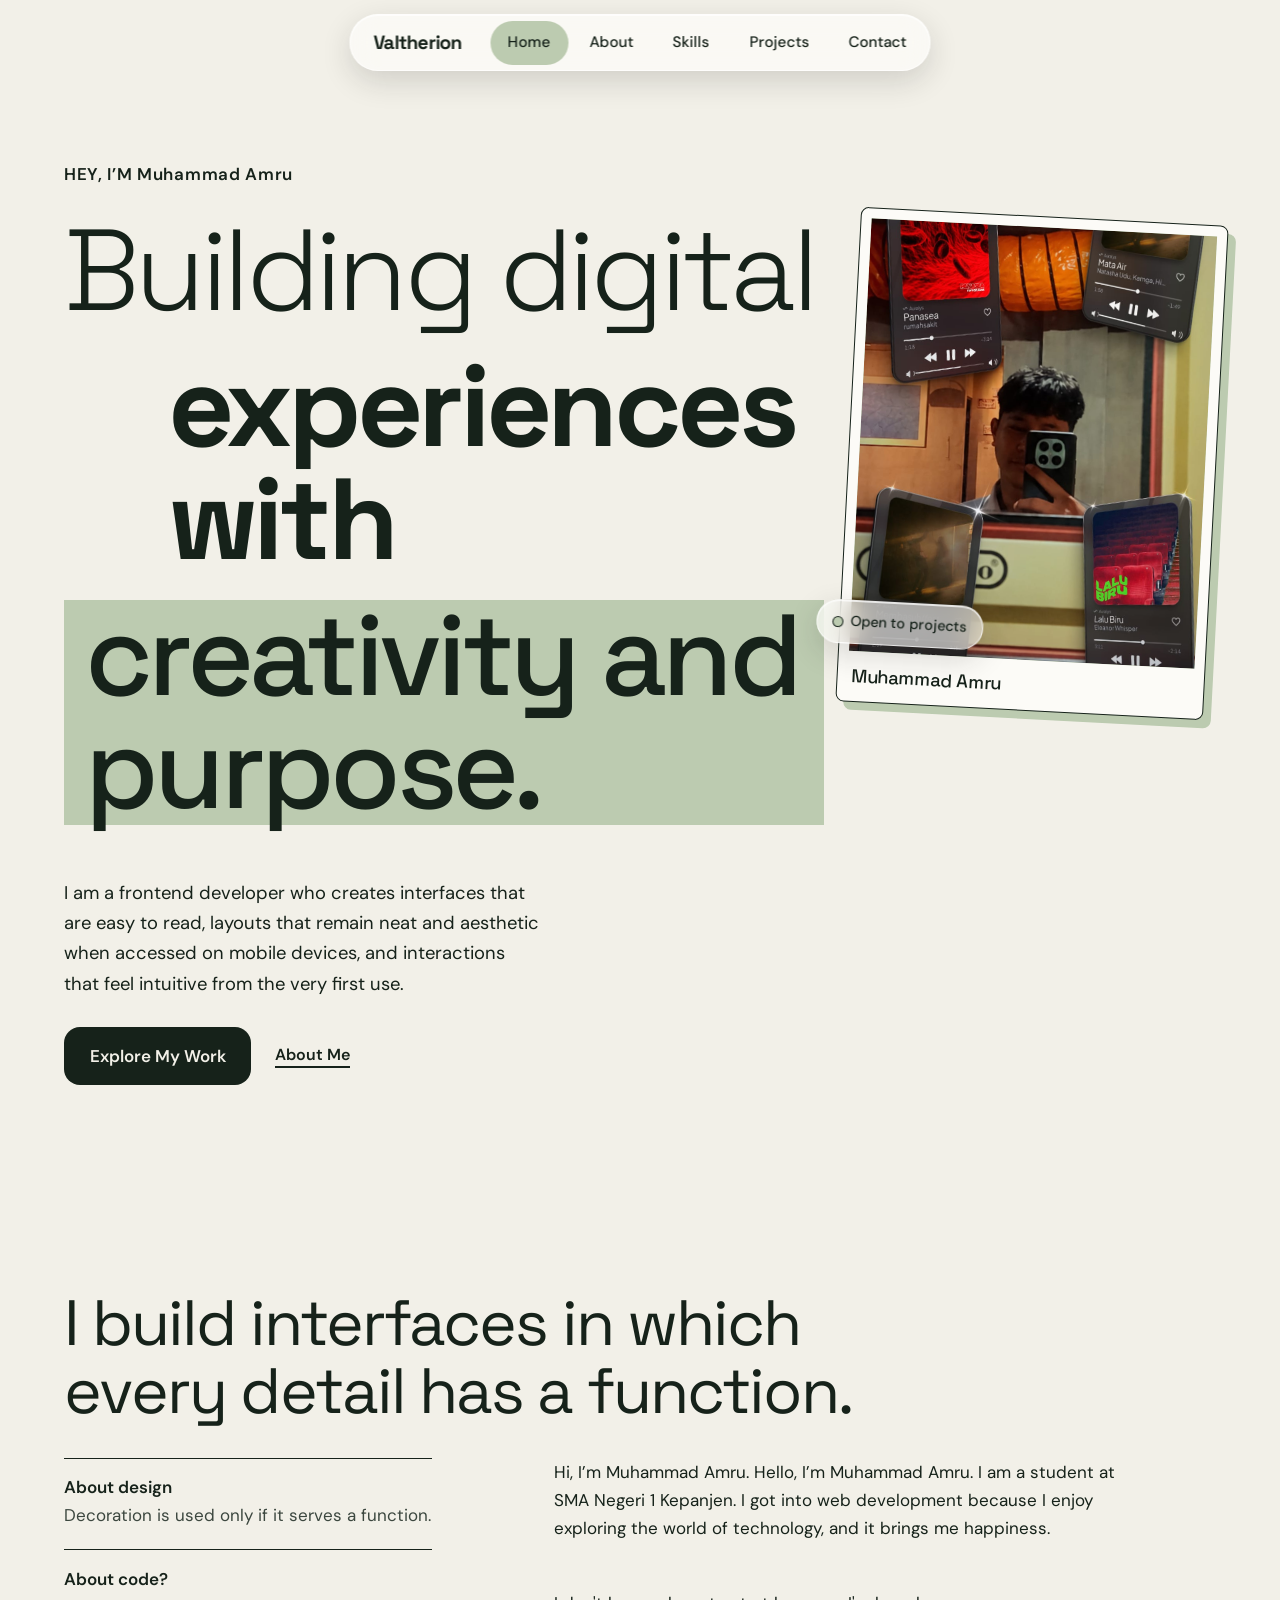
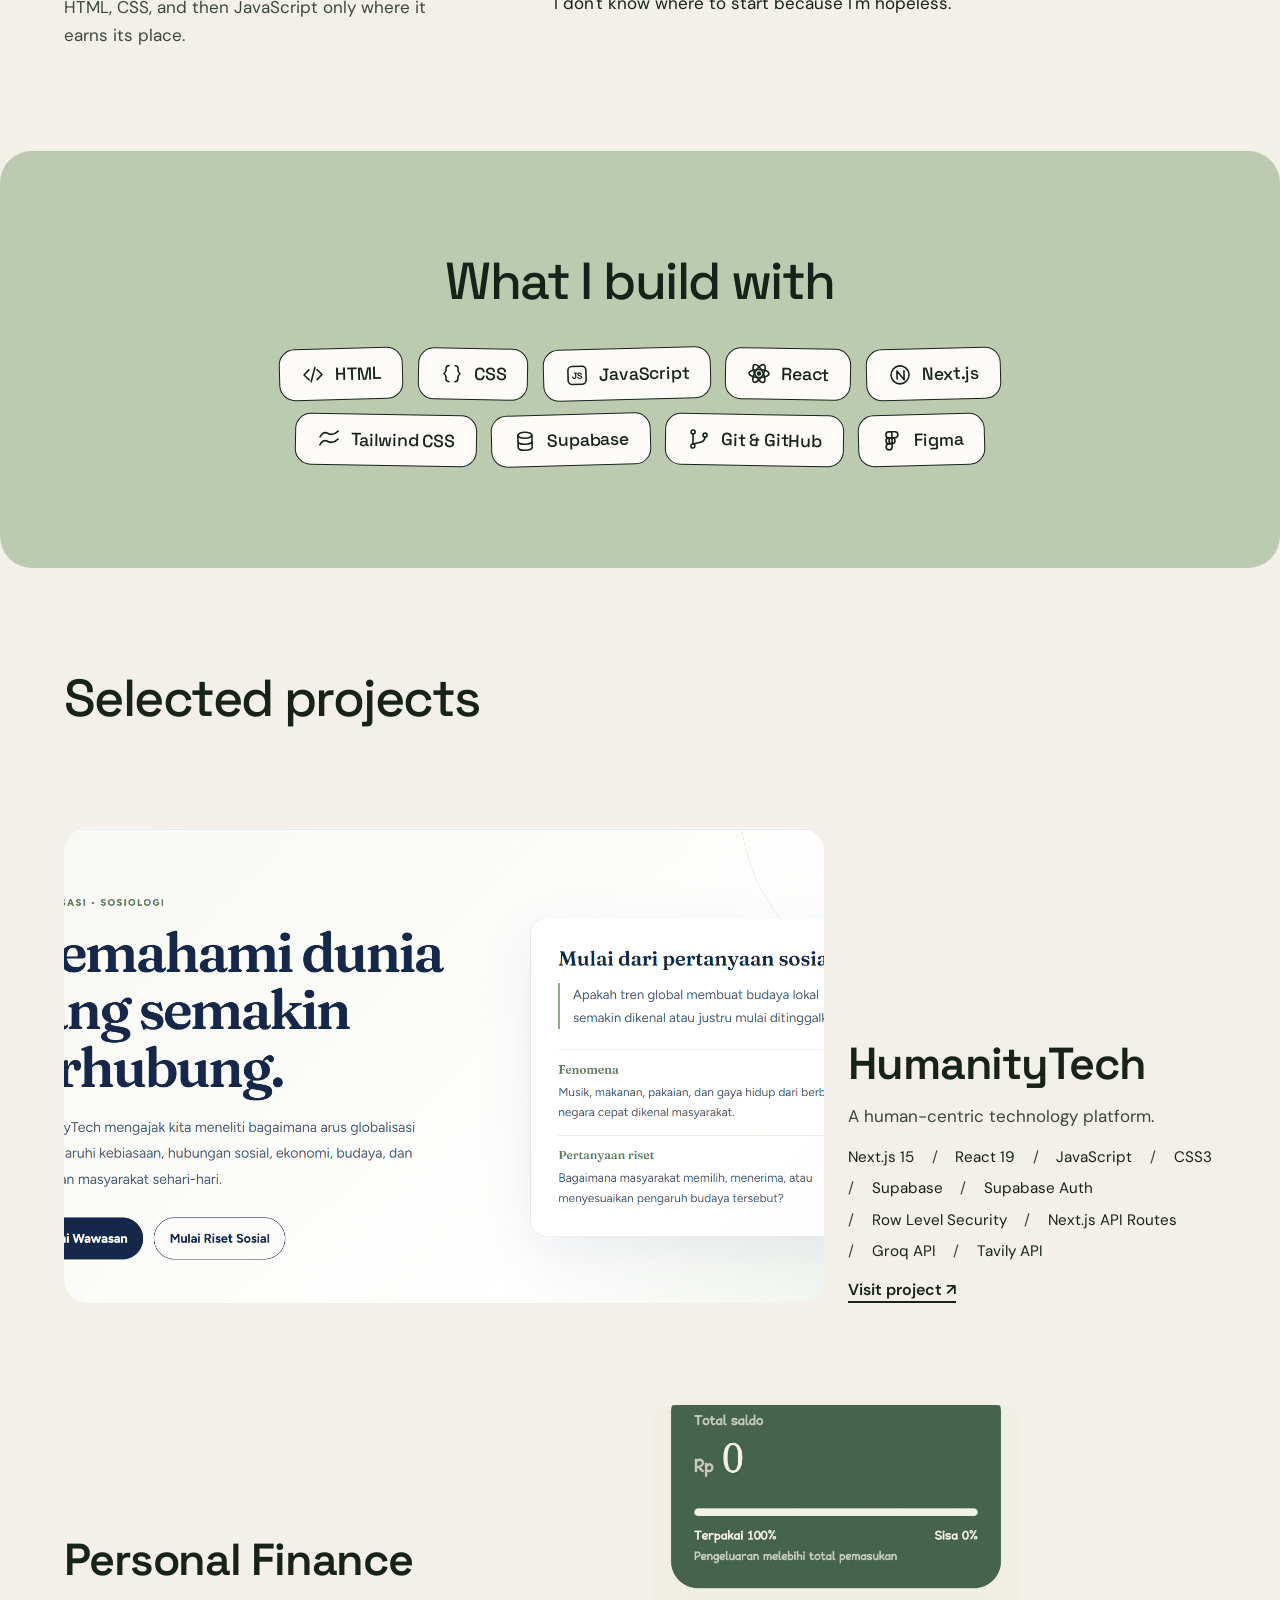
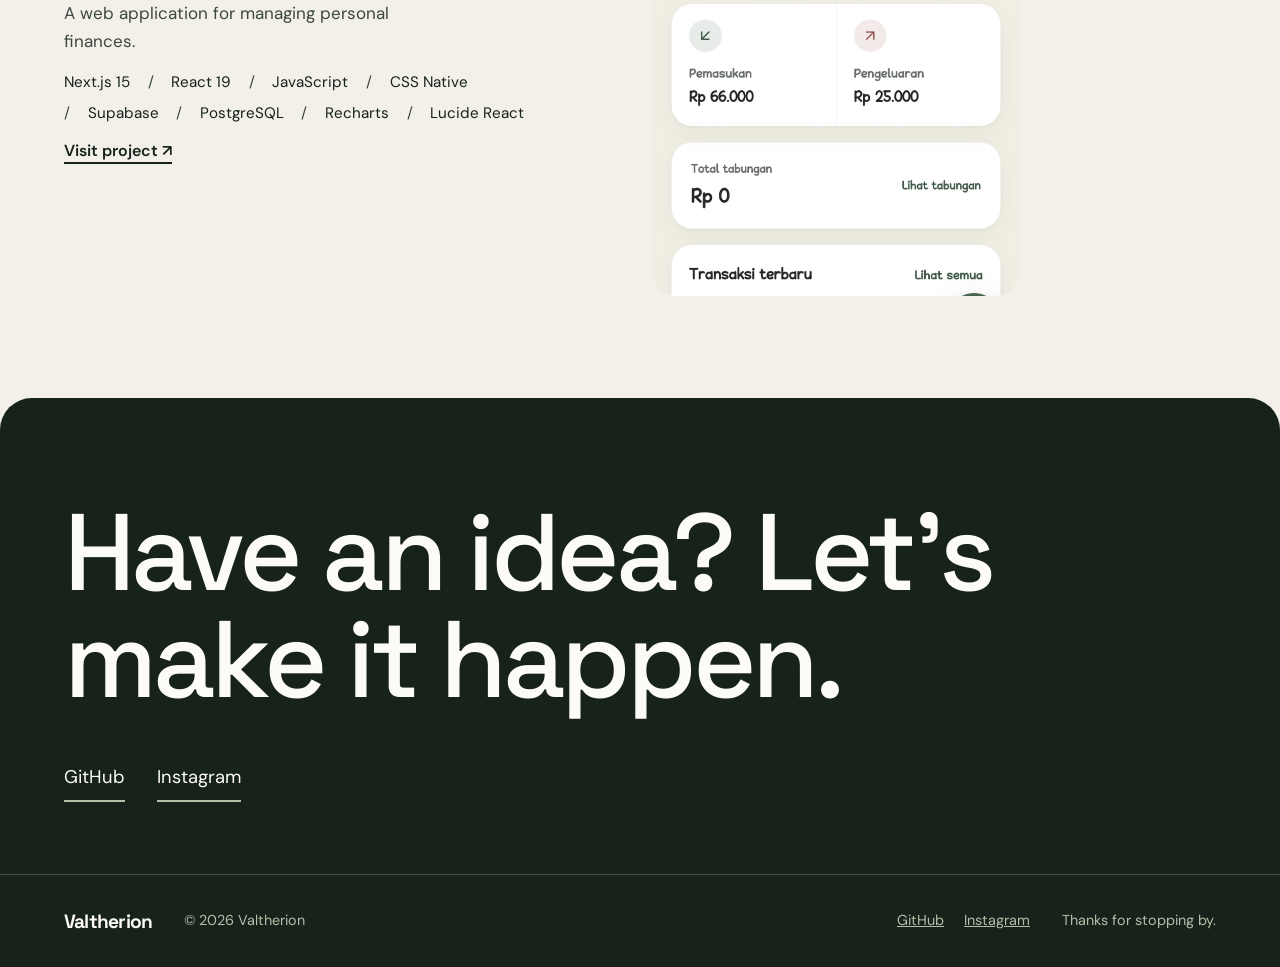
==== index.html @ 1fab3cc9 "Initial commit - Personal Portfolio" ====
<!doctype html>
<html lang="en">
  <head>
    <meta charset="utf-8" />
    <meta
      name="viewport"
      content="width=device-width, initial-scale=1, viewport-fit=cover"
    />
    <title>Valtherion | Frontend Developer</title>
    <meta
      name="description"
      content="Portfolio of Valtherion, a frontend developer building digital experiences with creativity and purpose."
    />
    <meta name="theme-color" content="#F2F0E8" />
    <link rel="preconnect" href="https://fonts.googleapis.com" />
    <link rel="preconnect" href="https://fonts.gstatic.com" crossorigin />
    <link
      rel="stylesheet"
      href="https://fonts.googleapis.com/css2?family=Space+Grotesk:wght@300..700&family=DM+Sans:opsz,wght@9..40,300..700&display=swap"
    />
    <link rel="stylesheet" href="Css/styles.css" />
    <script>
      document.documentElement.classList.add("js");
    </script>
    <script src="Js/script.js" defer></script>
  </head>

  <body>
    <a class="skip" href="#main">Skip to content</a>

    <!-- TODO: replace [Your Name] and the YN initials with your name and logo. -->
    <nav class="dock" aria-label="Primary">
      <a class="dock__logo" href="#home" aria-label="Valtherion, home"
        >Valtherion</a
      >
      <a href="#home"
        ><svg viewBox="0 0 24 24" aria-hidden="true">
          <path d="M4 11l8-7 8 7v9h-5v-6H9v6H4z" /></svg
        ><span>Home</span></a
      >
      <a href="#about"
        ><svg viewBox="0 0 24 24" aria-hidden="true">
          <circle cx="12" cy="8" r="4" />
          <path d="M4 21c1-4 4-6 8-6s7 2 8 6" /></svg
        ><span>About</span></a
      >
      <a href="#skills"
        ><svg viewBox="0 0 24 24" aria-hidden="true">
          <path d="M9 7l-5 5 5 5M15 7l5 5-5 5" /></svg
        ><span>Skills</span></a
      >
      <a href="#projects"
        ><svg viewBox="0 0 24 24" aria-hidden="true">
          <rect x="3" y="5" width="18" height="14" rx="3" />
          <path d="M3 10h18" /></svg
        ><span>Projects</span></a
      >
      <a href="#contact"
        ><svg viewBox="0 0 24 24" aria-hidden="true">
          <rect x="3" y="5" width="18" height="14" rx="3" />
          <path d="M4 7l8 6 8-6" /></svg
        ><span>Contact</span></a
      >
    </nav>

    <main id="main">
      <section class="hero" id="home">
        <p class="hero__hello">HEY, I’M Muhammad Amru</p>
        <h1 class="hero__title">
          <span class="line"><span style="--i: 0">Building digital</span></span>
          <span class="line"><span style="--i: 1">experiences with</span></span>
          <span class="line"
            ><span style="--i: 2">creativity and purpose.</span></span
          >
        </h1>
        <p class="hero__text">
          I am a frontend developer who creates interfaces that are easy to
          read, layouts that remain neat and aesthetic when accessed on mobile
          devices, and interactions that feel intuitive from the very first use.
        </p>
        <div class="hero__actions">
          <a class="btn" href="#projects">Explore My Work</a>
          <a class="link" href="#about">About Me</a>
        </div>
        <!-- TODO: save your photo as assets/images/profile.jpg (4:5). Until then the sage placeholder shows. Set the status chip to match your real availability. -->
        <figure class="portrait">
          <div class="portrait__frame">
            <span>Your photo here</span
            ><img
              src="asset/img/94703184-b3c8-4012-ac55-1d113bb50a33.jpg"
              alt="Portrait of Muhammad Amru"
              width="800"
              height="1000"
              decoding="async"
            />
          </div>
          <figcaption>Muhammad Amru</figcaption>
          <p class="portrait__chip">
            <i aria-hidden="true"></i>Open to projects
          </p>
        </figure>
      </section>

      <section class="about" id="about" aria-labelledby="about-title">
        <h2 class="about__lead" id="about-title">
          I build interfaces in which every detail has a function.
        </h2>
        <div class="about__text reveal">
          <p>
            Hi, I’m Muhammad Amru. Hello, I’m Muhammad Amru. I am a student at
            SMA Negeri 1 Kepanjen. I got into web development because I enjoy
            exploring the world of technology, and it brings me happiness.
          </p>
          <p>I don't know where to start because I'm hopeless.</p>
        </div>
        <dl class="about__beliefs reveal">
          <div>
            <dt>About design</dt>
            <dd>Decoration is used only if it serves a function.</dd>
          </div>
          <div>
            <dt>About code?</dt>
            <dd>
              HTML, CSS, and then JavaScript only where it earns its place.
            </dd>
          </div>
        </dl>
      </section>

      <section class="skills" id="skills" aria-labelledby="skills-title">
        <h2 class="skills__title" id="skills-title">What I build with</h2>
        <ul class="chips">
          <li class="chip">
            <svg viewBox="0 0 24 24" aria-hidden="true">
              <path d="M8 7l-5 5 5 5M16 7l5 5-5 5M14 5l-4 14" /></svg
            >HTML
          </li>
          <li class="chip">
            <svg viewBox="0 0 24 24" aria-hidden="true">
              <path
                d="M9 4c-2 0-3 1-3 3v2c0 1-1 2-2 3 1 1 2 2 2 3v2c0 2 1 3 3 3M15 4c2 0 3 1 3 3v2c0 1 1 2 2 3-1 1-2 2-2 3v2c0 2-1 3-3 3"
              /></svg
            >CSS
          </li>
          <li class="chip">
            <svg viewBox="0 0 24 24" aria-hidden="true">
              <rect x="3" y="3" width="18" height="18" rx="4" />
              <text
                x="12"
                y="15.8"
                text-anchor="middle"
                font-size="9"
                font-weight="700"
                fill="currentColor"
                stroke="none"
                font-family="Space Grotesk, sans-serif"
              >
                JS
              </text></svg
            >JavaScript
          </li>
          <li class="chip">
            <svg viewBox="0 0 24 24" aria-hidden="true">
              <ellipse cx="12" cy="12" rx="10" ry="4" />
              <ellipse
                cx="12"
                cy="12"
                rx="10"
                ry="4"
                transform="rotate(60 12 12)"
              />
              <ellipse
                cx="12"
                cy="12"
                rx="10"
                ry="4"
                transform="rotate(120 12 12)"
              />
              <circle cx="12" cy="12" r="1.5" fill="currentColor" /></svg
            >React
          </li>
          <li class="chip">
            <svg viewBox="0 0 24 24" aria-hidden="true">
              <circle cx="12" cy="12" r="9" />
              <path d="M9 16V8l7 9V8" /></svg
            >Next.js
          </li>
          <li class="chip">
            <svg viewBox="0 0 24 24" aria-hidden="true">
              <path
                d="M3 10c2-4 5-5 8-3.5s6 1.5 10-2.5M3 18c2-4 5-5 8-3.5s6 1.5 10-2.5"
              /></svg
            >Tailwind CSS
          </li>
          <li class="chip">
            <svg viewBox="0 0 24 24" aria-hidden="true">
              <ellipse cx="12" cy="6" rx="7" ry="3" />
              <path
                d="M5 6v12c0 1.7 3.1 3 7 3s7-1.3 7-3V6M5 12c0 1.7 3.1 3 7 3s7-1.3 7-3"
              /></svg
            >Supabase
          </li>
          <li class="chip">
            <svg viewBox="0 0 24 24" aria-hidden="true">
              <circle cx="6" cy="5" r="2" />
              <circle cx="6" cy="19" r="2" />
              <circle cx="18" cy="8" r="2" />
              <path d="M6 7v10M18 10c0 4-3 5-8 6l-4 1" /></svg
            >Git &amp; GitHub
          </li>
          <li class="chip">
            <svg viewBox="0 0 24 24" aria-hidden="true">
              <path
                d="M9 3h3v6H9a3 3 0 0 1 0-6zM12 3h3a3 3 0 0 1 0 6h-3zM9 9h3v6H9a3 3 0 0 1 0-6zM9 15h3v3a3 3 0 1 1-3-3zM15 12a3 3 0 1 1-6 0 3 3 0 0 1 6 0z"
              /></svg
            >Figma
          </li>
        </ul>
      </section>

      <!-- TODO: swap the placeholder frames for screenshots in assets/images/ and replace the your-username repo URLs. -->

      <section class="projects" id="projects" aria-labelledby="projects-title">
        <h2 class="projects__title" id="projects-title">Selected projects</h2>

        <!-- HUMANITYTECH -->
        <article class="project project--wide">
          <a
            href="https://humanitytech.vercel.app/"
            target="_blank"
            rel="noopener noreferrer"
            class="project__shot reveal"
            aria-label="Visit HumanityTech website"
          >
            <img
              src="asset/img/humanitytech.png"
              alt="HumanityTech website preview"
              loading="lazy"
            />
          </a>

          <div class="project__body">
            <h3 class="project__name">HumanityTech</h3>
            <p>A human-centric technology platform.</p>

            <ul class="stack" aria-label="Technology stack">
              <li>Next.js 15</li>
              <li>React 19</li>
              <li>JavaScript</li>
              <li>CSS3</li>
              <li>Supabase</li>
              <li>Supabase Auth</li>
              <li>Row Level Security</li>
              <li>Next.js API Routes</li>
              <li>Groq API</li>
              <li>Tavily API</li>
            </ul>

            <a
              href="https://humanitytech.vercel.app/"
              class="link"
              target="_blank"
              rel="noopener noreferrer"
            >
              Visit project ↗
            </a>
          </div>
        </article>

        <!-- PERSONAL FINANCE -->
        <article class="project project--tall">
          <div class="project__body">
            <h3 class="project__name">Personal Finance</h3>
            <p>A web application for managing personal finances.</p>

            <ul class="stack" aria-label="Technology stack">
              <li>Next.js 15</li>
              <li>React 19</li>
              <li>JavaScript</li>
              <li>CSS Native</li>
              <li>Supabase</li>
              <li>PostgreSQL</li>
              <li>Recharts</li>
              <li>Lucide React</li>
            </ul>

            <a
              href="./page/prank.html"
              class="link"
              target="_blank"
              rel="noopener noreferrer"
            >
              Visit project ↗
            </a>
          </div>

          <a
            href="./page/prank.html"
            target="_blank"
            rel="noopener noreferrer"
            class="project__shot reveal"
            aria-label="Visit Personal Finance website"
          >
            <img
              src="asset/img/personal-finance.jpg"
              alt="Personal Finance website preview"
              loading="lazy"
            />
          </a>
        </article>
      </section>

      <!-- TODO: replace the example.com email and your-username profile URLs. -->
      <section class="contact" id="contact" aria-labelledby="contact-title">
        <h2 class="contact__title" id="contact-title">
          Have an idea? Let’s make it happen.
        </h2>
        <!-- <a class="btn btn--big" href="mailto:hello@example.com"
          >hello@example.com</a
        > -->
        <ul class="socials" aria-label="Social links">
          <li>
            <a href="https://github.com/Amruu1" rel="noopener">GitHub</a>
          </li>
          <li>
            <a
              href="https://www.instagram.com/xyzzooraa?dmpr=Mjl5dTVoajR6Y3Rx"
              rel="noopener"
              >Instagram</a
            >
          </li>
        </ul>
      </section>
    </main>

    <footer class="footer">
      <a class="footer__logo" href="#home" aria-label="Back to top"
        >Valtherion</a
      >
      <p>© 2026 Valtherion</p>
      <ul class="footer__social">
        <li>
          <a href="https://github.com/Amruu1" rel="noopener">GitHub</a>
        </li>
        <li>
          <a
            href="https://www.instagram.com/xyzzooraa?dmpr=Mjl5dTVoajR6Y3Rx"
            rel="noopener"
            >Instagram</a
          >
        </li>
      </ul>
      <p>Thanks for stopping by.</p>
    </footer>

    <dialog class="dialog" id="detail" aria-label="Project details">
      <div class="dialog__panel">
        <button
          class="dialog__close"
          type="button"
          aria-label="Close project details"
        >
          Close
        </button>
        <div class="dialog__body"></div>
      </div>
    </dialog>
  </body>
</html>
---- Css/styles.css ----
/* Space Grotesk speaks in headings at varied weights; DM Sans carries navigation, buttons, and reading text. */
:root {
  --base: #f2f0e8;
  --sage: #bccbb0;
  --ink: #16221a;
  --muted: #3c473f;
  --soft: #b3c0a9;
  --white: #fcfbf7;
  --font-display:
    "Space Grotesk", "Helvetica Neue", Arial, system-ui, sans-serif;
  --font-body:
    "DM Sans", system-ui, -apple-system, "Segoe UI", Roboto, sans-serif;
  --pad: clamp(20px, 5vw, 72px);
  --gap: clamp(3rem, 8vw, 7rem);
  --r-s: 8px;
  --r-m: 16px;
  --r-l: 32px;
  --ease: cubic-bezier(0.2, 0.7, 0.2, 1);
  --glass: rgba(255, 255, 255, 0.58);
  --glass-edge: rgba(255, 255, 255, 0.7);
  --glass-shadow: 0 10px 30px rgba(29, 28, 31, 0.16);
}

*,
*::before,
*::after {
  box-sizing: border-box;
}
html {
  -webkit-text-size-adjust: 100%;
}
@media (prefers-reduced-motion: no-preference) {
  html {
    scroll-behavior: smooth;
  }
}
body {
  margin: 0;
  background: var(--base);
  color: var(--ink);
  font: 400 1.0625rem/1.65 var(--font-body);
  overflow-x: clip;
  font-synthesis: none;
}
h1,
h2,
h3,
p,
ul,
dl,
dd,
figure {
  margin: 0;
}
ul {
  padding: 0;
  list-style: none;
}
a {
  color: inherit;
}
a[href],
button {
  cursor: pointer;
}
:focus-visible {
  outline: 3px solid var(--ink);
  outline-offset: 3px;
  border-radius: var(--r-s);
}
section[id] {
  scroll-margin-top: 5.5rem;
}
.sr,
.skip:not(:focus) {
  position: absolute;
  width: 1px;
  height: 1px;
  overflow: hidden;
  clip-path: inset(50%);
  white-space: nowrap;
}
.skip:focus {
  position: fixed;
  left: 1rem;
  top: 1rem;
  z-index: 40;
  padding: 0.6rem 1rem;
  background: var(--ink);
  color: var(--base);
  border-radius: var(--r-s);
}

.btn {
  display: inline-block;
  padding: 0.95rem 1.6rem;
  background: var(--ink);
  color: var(--base);
  border-radius: var(--r-m);
  font-weight: 600;
  text-decoration: none;
  transition:
    background-color 0.25s,
    color 0.25s,
    transform 0.25s var(--ease);
}
.btn:hover {
  background: var(--sage);
  color: var(--ink);
  transform: translateY(-2px);
}
.btn:active {
  transform: translateY(0);
}
.link {
  padding: 0 0 1px;
  border: 0;
  border-bottom: 2px solid currentColor;
  font: 600 1rem var(--font-body);
  color: inherit;
  text-decoration: none;
  background: linear-gradient(var(--sage), var(--sage)) 0 100% / 0 100%
    no-repeat;
  transition: background-size 0.25s var(--ease);
}
.link:hover {
  background-size: 100% 100%;
}

/* Glass: used on the nav and the project dialog only. Everything else stays solid. */
.dock,
.dialog__panel,
.portrait__chip {
  background: rgba(255, 255, 255, 0.94);
  border: 1px solid var(--glass-edge);
  box-shadow: var(--glass-shadow);
}
@supports (backdrop-filter: blur(1px)) or (-webkit-backdrop-filter: blur(1px)) {
  .dock,
  .dialog__panel,
  .portrait__chip {
    background: var(--glass);
    -webkit-backdrop-filter: blur(14px) saturate(1.5);
    backdrop-filter: blur(14px) saturate(1.5);
    box-shadow:
      inset 0 1px 0 var(--glass-edge),
      var(--glass-shadow);
  }
}

.dock {
  position: fixed;
  z-index: 30;
  top: 14px;
  left: 50%;
  transform: translateX(-50%);
  display: flex;
  align-items: center;
  gap: 0.25rem;
  padding: 0.35rem;
  border-radius: 999px;
}
.dock a {
  display: grid;
  place-items: center;
  min-height: 44px;
  padding: 0 1.1rem;
  border-radius: 999px;
  text-decoration: none;
  font-weight: 500;
  font-size: 0.95rem;
  transition: background-color 0.25s;
}
.dock a:hover {
  background: rgba(255, 255, 255, 0.5);
}
.dock a[aria-current="true"] {
  background: var(--sage);
}
.dock__logo {
  margin-right: 0.4rem;
  font: 700 1.2rem var(--font-display) !important;
  letter-spacing: -0.04em;
}
.dock svg {
  display: none;
  width: 22px;
  height: 22px;
  fill: none;
  stroke: currentColor;
  stroke-width: 1.8;
  stroke-linecap: round;
  stroke-linejoin: round;
}

/* Hero */
.hero {
  display: grid;
  grid-template-columns: repeat(12, 1fr);
  column-gap: 1.5rem;
  align-items: start;
  padding: clamp(6.5rem, 14vw, 10rem) var(--pad) var(--gap);
}
.hero > * {
  position: relative;
}
.hero__hello {
  grid-column: 1 / -1;
  font-weight: 600;
  letter-spacing: 0.04em;
  margin-bottom: 1.25rem;
}
.hero__title {
  grid-column: 1 / span 8;
  grid-row: 2;
  font: 500 clamp(2.4rem, 9vw, 8rem) / 0.98 var(--font-display);
  letter-spacing: -0.04em;
}
.hero__title .line {
  display: block;
  overflow: hidden;
  padding: 0.06em 0 0.14em;
}
.hero__title .line > span {
  display: inline-block;
}
.hero__title .line:nth-child(2) {
  padding-left: 0.9em;
}
.hero__title .line:nth-child(3) > span {
  padding: 0 0.18em;
  background: var(--sage);
  -webkit-box-decoration-break: clone;
  box-decoration-break: clone;
}
.hero__text {
  grid-column: 1 / span 6;
  max-width: 30rem;
  margin-top: 2.25rem;
  font-size: 1.15rem;
}
.hero__actions {
  grid-column: 1 / span 6;
  display: flex;
  flex-wrap: wrap;
  align-items: center;
  gap: 1.5rem;
  margin-top: 1.75rem;
}
.hero__title .line:nth-child(1) > span {
  font-weight: 300;
}
.hero__title .line:nth-child(2) > span {
  font-weight: 700;
}
.portrait {
  grid-column: 9 / span 4;
  grid-row: 2 / span 3;
  position: relative;
  margin: 0.5rem 0 0;
  padding: 0.6rem;
  background: var(--white);
  border: 1px solid var(--ink);
  border-radius: var(--r-s);
  box-shadow: 8px 8px 0 var(--sage);
  transform: rotate(3deg);
  transition: transform 0.4s var(--ease);
}
.portrait:hover {
  transform: rotate(0);
}
.portrait__frame {
  position: relative;
  display: grid;
  place-items: center;
  aspect-ratio: 4 / 5;
  overflow: hidden;
  background: var(--sage);
  color: var(--muted);
  font-size: 0.9rem;
}
.portrait__frame img {
  position: absolute;
  inset: 0;
  width: 100%;
  height: 100%;
  object-fit: cover;
}
.portrait figcaption {
  padding: 0.8rem 0.25rem 0.3rem;
  font: 500 1.15rem var(--font-display);
  letter-spacing: -0.02em;
}
.portrait__chip {
  position: absolute;
  left: -1.5rem;
  bottom: 3.6rem;
  display: flex;
  align-items: center;
  gap: 0.5rem;
  margin: 0;
  padding: 0.55rem 1rem;
  border-radius: 999px;
  font-size: 0.9rem;
  font-weight: 500;
}
.portrait__chip i {
  width: 9px;
  height: 9px;
  border-radius: 50%;
  background: var(--sage);
  box-shadow: 0 0 0 1px var(--ink);
}

/* About */
.about {
  display: grid;
  grid-template-columns: repeat(12, 1fr);
  gap: 2rem 1.5rem;
  padding: var(--gap) var(--pad);
}
.about__lead {
  grid-column: 1 / span 9;
  font: 400 clamp(2rem, 5vw, 4.25rem) / 1.06 var(--font-display);
  letter-spacing: -0.03em;
}
.about__text {
  grid-column: 6 / span 6;
  grid-row: 2;
  display: grid;
  gap: 1rem;
  max-width: 36rem;
}
.about__beliefs {
  grid-column: 1 / span 4;
  grid-row: 2;
  display: grid;
  gap: 1.25rem;
  align-self: start;
}
.about__beliefs > div {
  padding-top: 0.9rem;
  border-top: 1px solid var(--ink);
}
.about__beliefs dt {
  font-weight: 600;
}
.about__beliefs dd {
  color: var(--muted);
}

/* Skills: lavender band so the glass nav has color to refract when it passes over */
.skills {
  padding: var(--gap) var(--pad);
  background: var(--sage);
  border-radius: var(--r-l);
}
.skills__title {
  margin-bottom: 2.5rem;
  font: 500 clamp(1.9rem, 4.8vw, 3.25rem) / 1.05 var(--font-display);
  letter-spacing: -0.03em;
}
.skills__title {
  text-align: center;
}
.chips {
  display: flex;
  flex-wrap: wrap;
  justify-content: center;
  gap: 0.9rem;
  max-width: 56rem;
  margin: 0 auto;
}
.chip {
  display: inline-flex;
  align-items: center;
  gap: 0.65rem;
  padding: 0.8rem 1.3rem;
  background: var(--white);
  border: 1px solid var(--ink);
  border-radius: var(--r-m);
  font: 500 1.1rem var(--font-display);
  letter-spacing: -0.01em;
  transition:
    transform 0.3s var(--ease),
    background-color 0.25s,
    color 0.25s;
}
.chip svg {
  width: 24px;
  height: 24px;
  fill: none;
  stroke: currentColor;
  stroke-width: 1.6;
  stroke-linecap: round;
  stroke-linejoin: round;
}
.chip:nth-child(odd) {
  transform: rotate(-1.5deg);
}
.chip:nth-child(even) {
  transform: rotate(1deg);
}
.chip:hover {
  transform: rotate(0) translateY(-3px);
  background: var(--ink);
  color: var(--base);
}

/* Projects: three compositions */
.projects {
  padding: var(--gap) var(--pad);
}
.projects__title {
  font: 500 clamp(1.9rem, 4.8vw, 3.25rem) / 1.05 var(--font-display);
  letter-spacing: -0.03em;
  margin-bottom: var(--gap);
}
.project {
  display: grid;
  grid-template-columns: repeat(12, 1fr);
  gap: 1.5rem;
  align-items: end;
}
.project + .project {
  margin-top: var(--gap);
}
.project__shot {
  position: relative;
  overflow: hidden;
  border-radius: 24px;
  text-decoration: none;
}
.project__shot img {
  display: block;
  width: 100%;
  height: 100%;
  object-fit: cover;
  transition: transform 0.5s var(--ease);
}
.project__shot:hover img {
  transform: scale(1.04);
}
.project:focus-within .project__shot {
  transform: translateY(-6px);
}
.project__body {
  display: grid;
  gap: 0.9rem;
  justify-items: start;
}
.project__body > p {
  max-width: 30ch;
  color: var(--muted);
}
.project__name {
  font: 600 clamp(1.8rem, 3.8vw, 2.8rem) / 1.08 var(--font-display);
  letter-spacing: -0.025em;
  background: linear-gradient(var(--sage), var(--sage)) 0 90% / 0 0.4em
    no-repeat;
  transition: background-size 0.35s var(--ease);
}
.project:hover .project__name,
.project:focus-within .project__name {
  background-size: 100% 0.4em;
}
.stack {
  display: flex;
  flex-wrap: wrap;
  gap: 0.4rem 1.1rem;
  font-size: 0.95rem;
}
.stack li + li::before {
  content: "/";
  margin-right: 1.1rem;
  color: var(--muted);
}
.project--wide .project__shot {
  grid-column: 1 / span 8;
  aspect-ratio: 16 / 10;
  background: var(--white);
}
.project--wide .project__body {
  grid-column: 9 / -1;
}
.project--tall .project__body {
  grid-column: 1 / span 5;
  align-self: center;
}
.project--tall .project__shot {
  grid-column: 7 / span 4;
  aspect-ratio: 3 / 4;
  background: var(--sage);
}

/* Certificates */

/* Contact and footer: the one dark moment */
.contact,
.footer {
  background: var(--ink);
  color: var(--white);
}
.contact {
  padding: var(--gap) var(--pad) clamp(2.5rem, 6vw, 4.5rem);
  border-radius: var(--r-l) var(--r-l) 0 0;
}
.contact__title {
  max-width: 14ch;
  margin-bottom: 2.5rem;
  font: 500 clamp(2.5rem, 8.5vw, 7.5rem) / 0.98 var(--font-display);
  letter-spacing: -0.04em;
}
.btn--big {
  padding: 1.1rem 1.8rem;
  background: var(--white);
  color: var(--ink);
  font: 500 clamp(1.1rem, 3.4vw, 2rem) var(--font-display);
  overflow-wrap: anywhere;
}
.btn--big:hover {
  background: var(--base);
}
.socials {
  display: flex;
  flex-wrap: wrap;
  gap: 0.5rem 2rem;
  margin-top: 2.5rem;
  font-size: 1.15rem;
}
.socials a {
  display: inline-block;
  padding: 0.5rem 0;
  text-decoration: none;
  border-bottom: 2px solid var(--soft);
  transition: border-color 0.25s;
}
.socials a:hover {
  border-color: var(--white);
}
.footer {
  display: flex;
  flex-wrap: wrap;
  align-items: center;
  gap: 0.75rem 2rem;
  padding: 1.5rem var(--pad);
  border-top: 1px solid rgba(255, 255, 255, 0.2);
  color: var(--soft);
  font-size: 0.9rem;
}
.footer__logo {
  display: grid;
  place-items: center;
  min-width: 44px;
  height: 44px;
  color: var(--white);
  font: 700 1.2rem var(--font-display);
  letter-spacing: -0.04em;
  text-decoration: none;
}
.footer__social {
  display: flex;
  gap: 1.25rem;
  margin-left: auto;
}
.footer__social a {
  display: inline-block;
  padding: 0.6rem 0;
}
.footer__social a:hover {
  color: var(--white);
}
.contact :focus-visible,
.footer :focus-visible {
  outline-color: var(--white);
}

/* Dialog */
.dialog {
  width: min(32rem, calc(100% - 2rem));
  padding: 0;
  border: 0;
  background: none;
  color: var(--ink);
  overflow: visible;
}
.dialog::backdrop {
  background: rgba(29, 28, 31, 0.4);
}
.dialog__panel {
  padding: 2rem;
  border-radius: var(--r-l);
}
.dialog__body {
  display: grid;
  gap: 1rem;
  margin-top: 1rem;
}
.dialog__body h3 {
  font: 600 2rem / 1.08 var(--font-display);
  letter-spacing: -0.025em;
}
.dialog__body .links {
  display: flex;
  flex-wrap: wrap;
  align-items: center;
  gap: 0.5rem 1.5rem;
}
.dialog__body .soon {
  color: var(--muted);
  font-size: 0.95rem;
}
.dialog__close {
  float: right;
  min-height: 44px;
  padding: 0 1rem;
  background: rgba(255, 255, 255, 0.5);
  border: 1px solid var(--ink);
  border-radius: var(--r-m);
  font: 600 0.95rem var(--font-body);
  color: var(--ink);
  transition: background-color 0.25s;
}
.dialog__close:hover {
  background: var(--sage);
}
.dialog[open] .dialog__panel {
  animation: pop 0.3s var(--ease);
}
@keyframes pop {
  from {
    opacity: 0;
    transform: translateY(12px) scale(0.98);
  }
}

/* Motion: one headline sequence, one reveal for frames and text */
.js .hero__title .line > span {
  transform: translateY(105%);
  animation: rise 0.9s var(--ease) forwards;
  animation-delay: calc(var(--i) * 100ms);
}
@keyframes rise {
  to {
    transform: none;
  }
}
.js .reveal {
  opacity: 0;
  transform: translateY(24px);
  transition:
    opacity 0.8s var(--ease),
    transform 0.8s var(--ease);
}
.js .reveal.is-in {
  opacity: 1;
  transform: none;
}
@media (prefers-reduced-motion: reduce) {
  *,
  *::before,
  *::after {
    animation: none !important;
    transition: none !important;
  }
  .js .hero__title .line > span,
  .js .reveal {
    transform: none;
    opacity: 1;
  }
}

/* Mobile: the dock becomes a floating bottom bar with icons and labels */
@media (max-width: 860px) {
  body {
    padding-bottom: calc(5.5rem + env(safe-area-inset-bottom));
  }
  .dock {
    top: auto;
    bottom: calc(10px + env(safe-area-inset-bottom));
    width: min(calc(100% - 24px), 28rem);
    justify-content: space-between;
    gap: 0;
    padding: 0.3rem;
  }
  .dock a {
    flex: 1;
    gap: 0.1rem;
    min-height: 56px;
    padding: 0 0.25rem;
    border-radius: 22px;
    font-size: 0.75rem;
  }
  .dock svg {
    display: block;
  }
  .dock__logo {
    display: none !important;
  }
  section[id] {
    scroll-margin-top: 1rem;
  }
  .hero {
    padding-top: 3rem;
  }
  .hero__title .line:nth-child(2) {
    padding-left: 0.5em;
  }
  .about__lead,
  .about__text,
  .about__beliefs {
    grid-column: 1 / -1;
    grid-row: auto;
  }
  .chip {
    padding: 0.65rem 1rem;
    font-size: 1rem;
  }
  .hero {
    grid-template-columns: 1fr;
  }
  .hero > * {
    grid-column: 1 / -1 !important;
    grid-row: auto !important;
  }
  .portrait {
    display: flex;
    flex-direction: column;
    align-items: center;
    margin-top: 2rem;
  }
  .portrait__frame {
    width: 100%;
    max-width: 320px;
    margin-inline: auto;
  }
  .project--wide .project__shot,
  .project--wide .project__body,
  .project--tall .project__body,
  .project--tall .project__shot {
    grid-column: 1 / -1;
    grid-row: auto;
  }
  .project--tall .project__shot {
    width: min(100%, 22rem);
    justify-self: end;
  }
  .footer__social {
    margin-left: 0;
  }
}

/* Mobile overflow and layout stability fixes */
html {
  max-width: 100%;
  overflow-x: clip;
}

body {
  width: 100%;
  max-width: 100%;
  overflow-x: clip;
}

main,
section,
footer,
.hero,
.about,
.skills,
.projects,
.contact,
.project,
.project__body {
  min-width: 0;
  max-width: 100%;
}

img,
svg {
  max-width: 100%;
}

.hero__title,
.hero__text,
.about__lead,
.about__text,
.skills__title,
.projects__title,
.project__name,
.contact__title {
  min-width: 0;
  overflow-wrap: anywhere;
}

.project__shot {
  display: block;
  min-width: 0;
  max-width: 100%;
}

.project__shot img {
  max-width: 100%;
}

.stack,
.socials,
.footer__social {
  min-width: 0;
  flex-wrap: wrap;
}

@media (max-width: 860px) {
  .hero,
  .about,
  .project {
    min-width: 0;
    grid-template-columns: minmax(0, 1fr);
  }

  .hero > *,
  .about > *,
  .project > * {
    min-width: 0;
    max-width: 100%;
  }

  .hero__title {
    width: 100%;
    font-size: clamp(2.25rem, 10vw, 4.5rem);
    letter-spacing: -0.045em;
  }

  .hero__title .line {
    max-width: 100%;
  }

  .hero__title .line > span {
    max-width: 100%;
    overflow-wrap: anywhere;
  }

  .portrait {
    max-width: calc(100% - 1rem);
    margin-right: 0.5rem;
  }

  .portrait__chip {
    left: -0.5rem;
    max-width: calc(100vw - 2rem);
  }

  .project--wide .project__shot,
  .project--wide .project__body,
  .project--tall .project__body,
  .project--tall .project__shot {
    width: 100%;
    max-width: 100%;
    min-width: 0;
    justify-self: stretch;
  }

  .project__shot {
    aspect-ratio: 16 / 10;
  }

  .project--tall .project__shot {
    aspect-ratio: 4 / 3;
  }

  .dock {
    left: 50%;
    width: calc(100% - 24px);
    max-width: 28rem;
    min-width: 0;
    transform: translateX(-50%);
  }

  .dock a {
    min-width: 0;
    padding-right: 0.15rem;
    padding-left: 0.15rem;
    white-space: nowrap;
  }

  .dock a span {
    max-width: 100%;
    overflow: hidden;
    text-overflow: ellipsis;
  }

  .footer {
    min-width: 0;
  }
}

@media (max-width: 480px) {
  :root {
    --pad: 18px;
    --gap: clamp(2.75rem, 12vw, 4rem);
  }

  body {
    font-size: 1rem;
  }

  .hero {
    padding-top: 2.5rem;
    column-gap: 0;
  }

  .hero__title {
    font-size: clamp(2rem, 9.4vw, 3.2rem);
    line-height: 1.02;
  }

  .hero__title .line:nth-child(2) {
    padding-left: 0.2em;
  }

  .hero__text {
    font-size: 1rem;
  }

  .hero__actions {
    gap: 1rem;
  }

  /* .portrait {
    width: min(78%, 16rem);
  } */

  .skills,
  .contact {
    border-radius: 22px 22px 0 0;
  }

  .chip {
    max-width: 100%;
    font-size: 0.95rem;
  }

  .dock {
    bottom: calc(8px + env(safe-area-inset-bottom));
    width: calc(100% - 16px);
    padding: 0.25rem;
  }

  .dock a {
    min-height: 52px;
    font-size: 0.68rem;
  }

  .dock svg {
    width: 20px;
    height: 20px;
  }

  .contact__title {
    font-size: clamp(2.15rem, 10vw, 3.5rem);
  }

  .btn--big {
    max-width: 100%;
    padding: 0.9rem 1rem;
    font-size: clamp(1rem, 4.5vw, 1.4rem);
  }

  .footer {
    gap: 0.75rem 1rem;
  }

  .footer__social {
    gap: 0.75rem;
  }
}
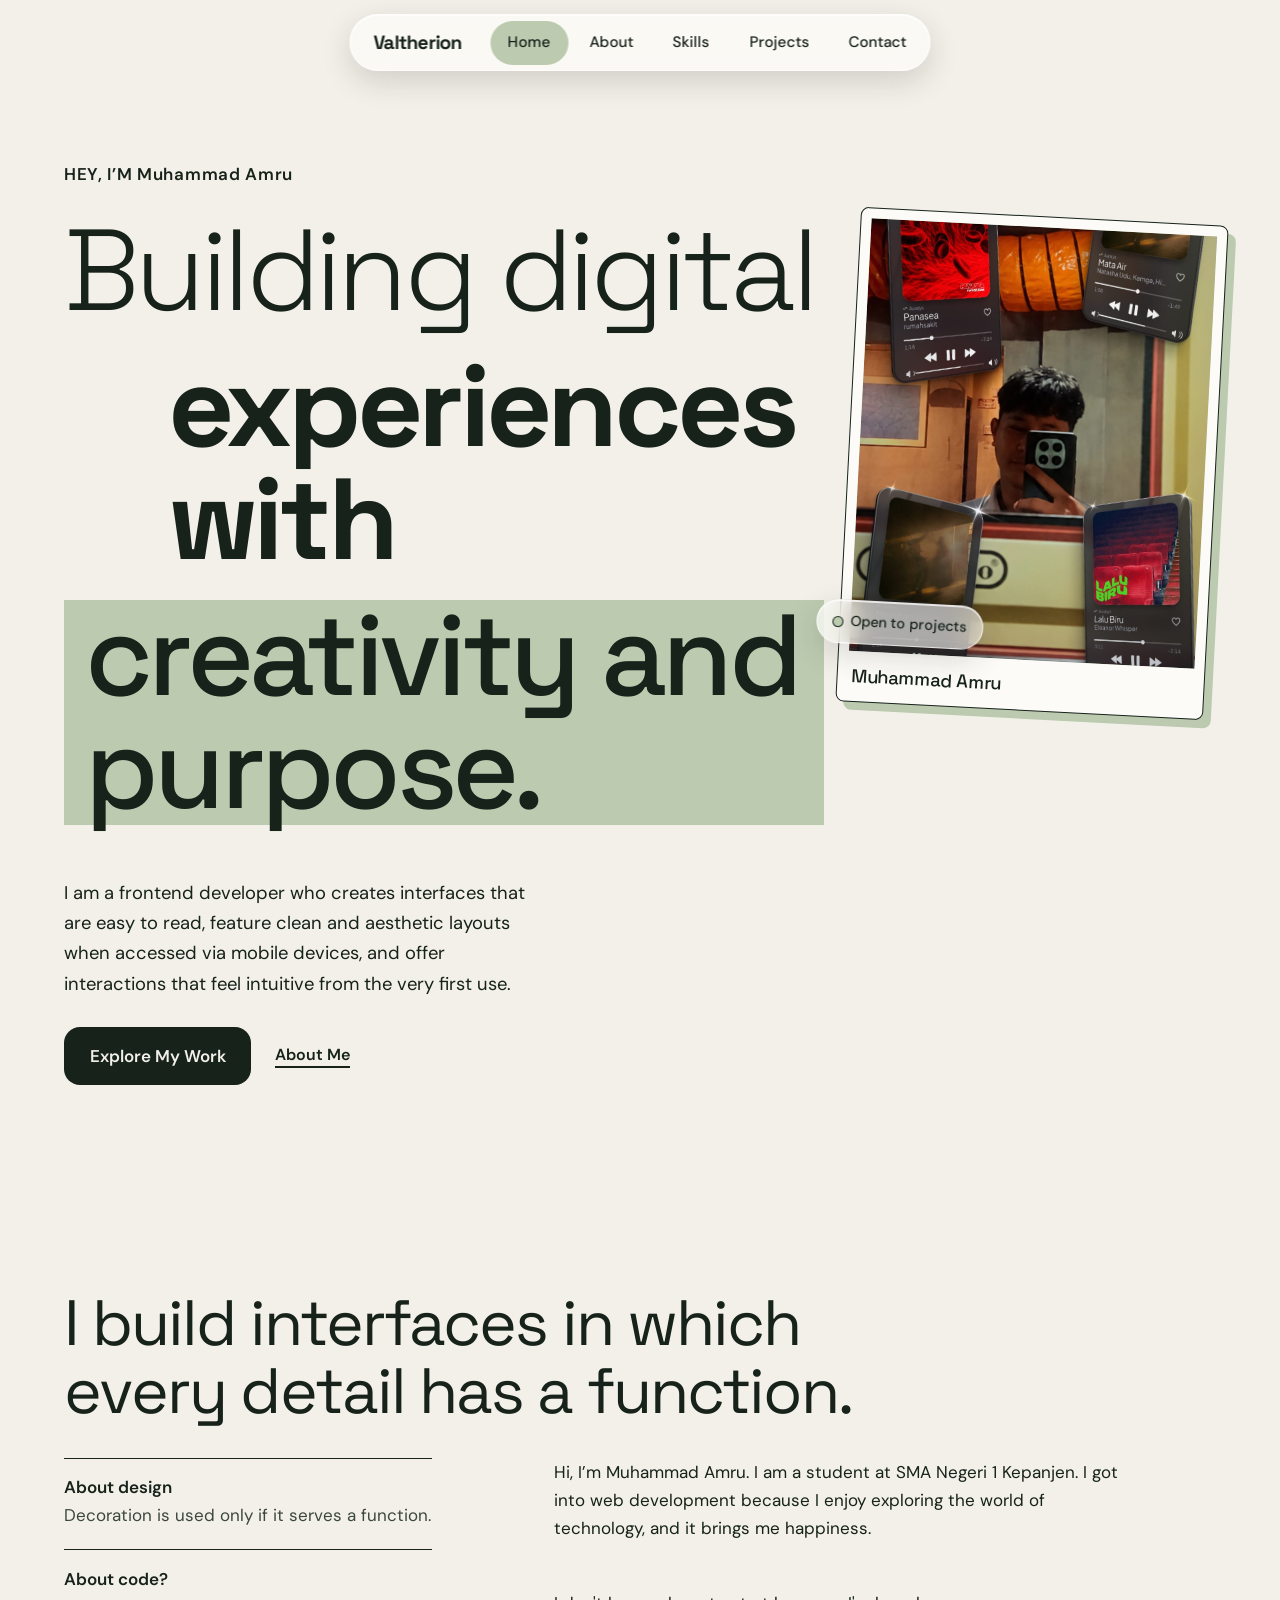
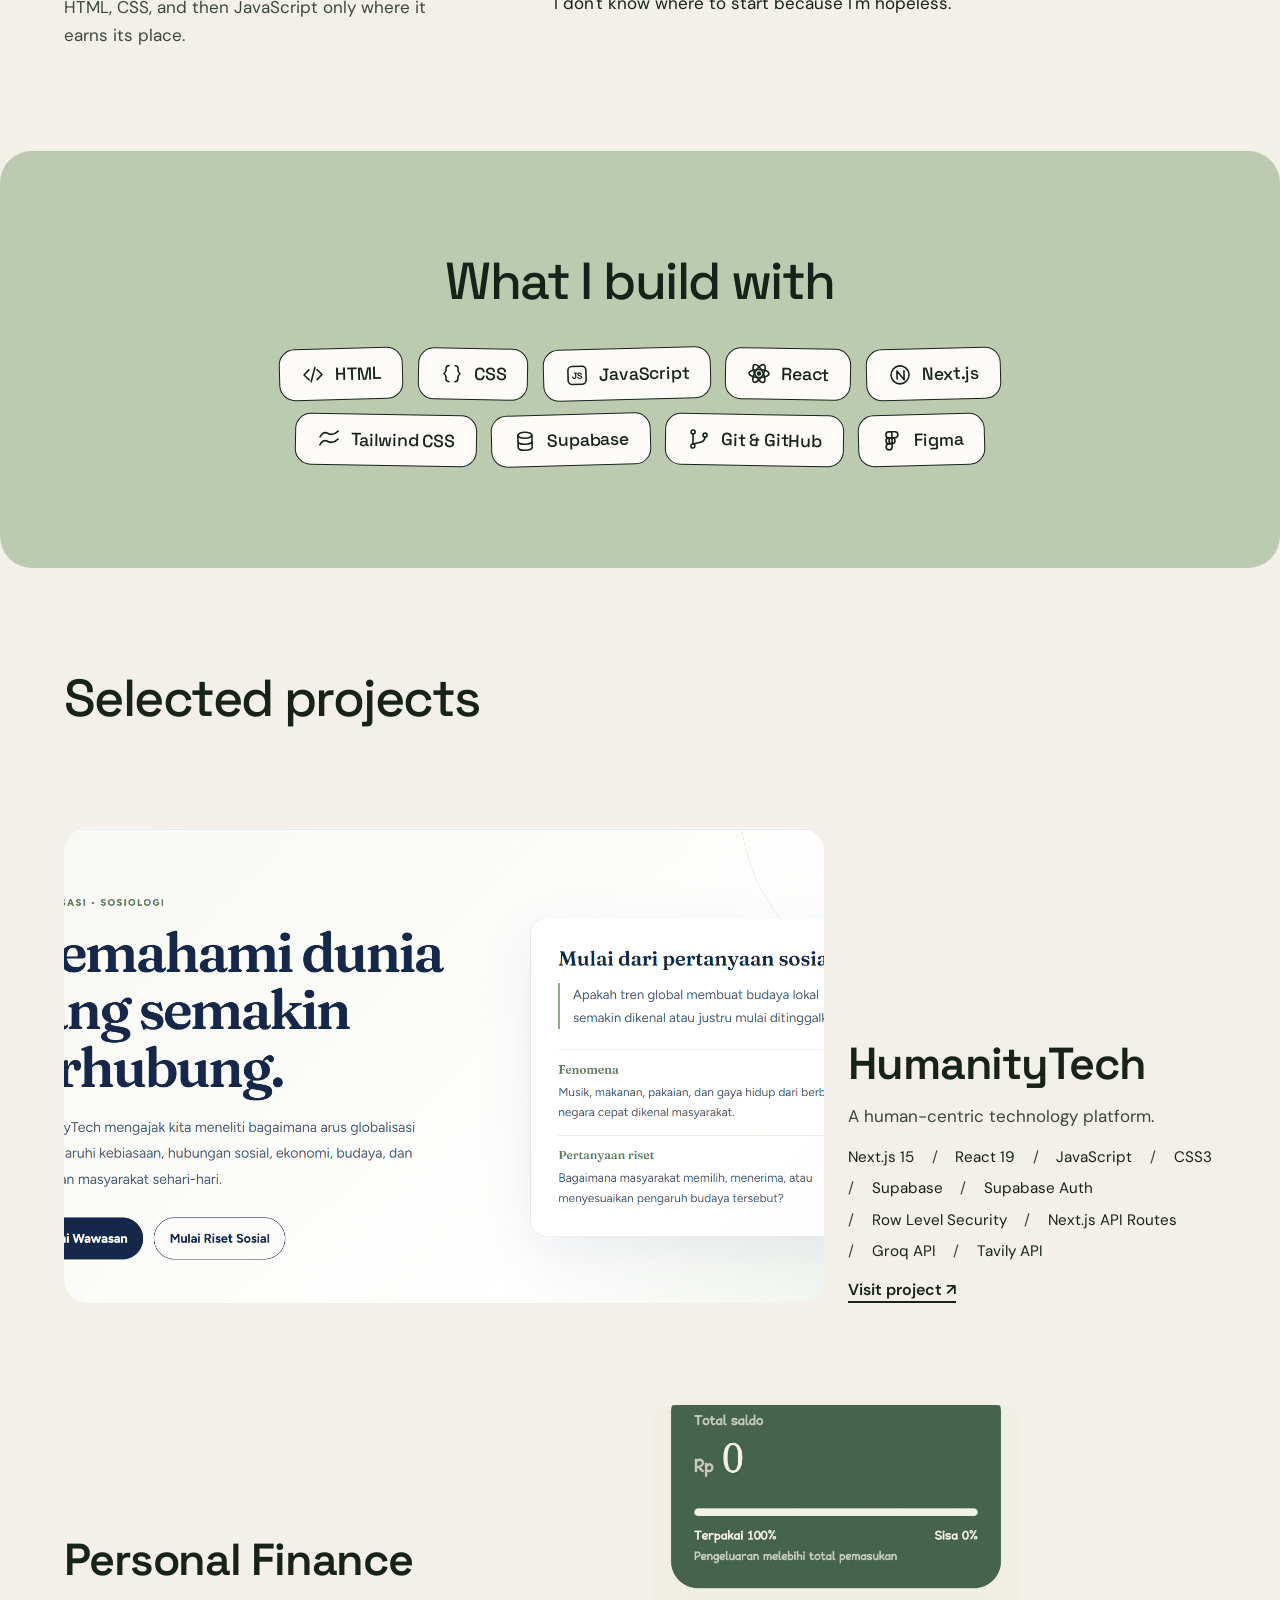
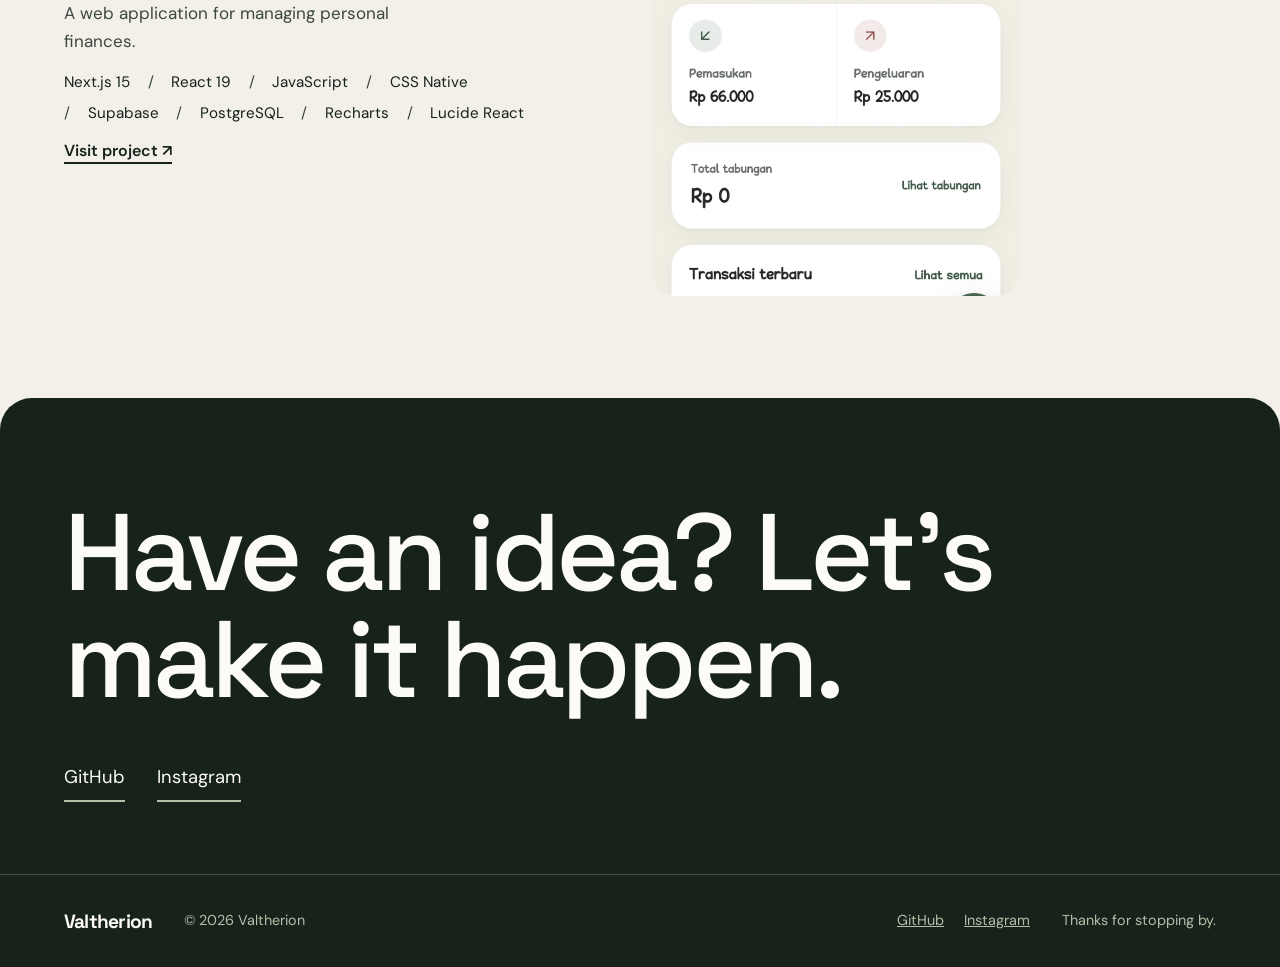
==== commit 1c65902f: "Update portfolio website" ====
--- a/index.html
+++ b/index.html
@@ -75,8 +75,9 @@
         </h1>
         <p class="hero__text">
           I am a frontend developer who creates interfaces that are easy to
-          read, layouts that remain neat and aesthetic when accessed on mobile
-          devices, and interactions that feel intuitive from the very first use.
+          read, feature clean and aesthetic layouts when accessed via mobile
+          devices, and offer interactions that feel intuitive from the very
+          first use.
         </p>
         <div class="hero__actions">
           <a class="btn" href="#projects">Explore My Work</a>
@@ -107,9 +108,9 @@
         </h2>
         <div class="about__text reveal">
           <p>
-            Hi, I’m Muhammad Amru. Hello, I’m Muhammad Amru. I am a student at
-            SMA Negeri 1 Kepanjen. I got into web development because I enjoy
-            exploring the world of technology, and it brings me happiness.
+            Hi, I’m Muhammad Amru. I am a student at SMA Negeri 1 Kepanjen. I
+            got into web development because I enjoy exploring the world of
+            technology, and it brings me happiness.
           </p>
           <p>I don't know where to start because I'm hopeless.</p>
         </div>
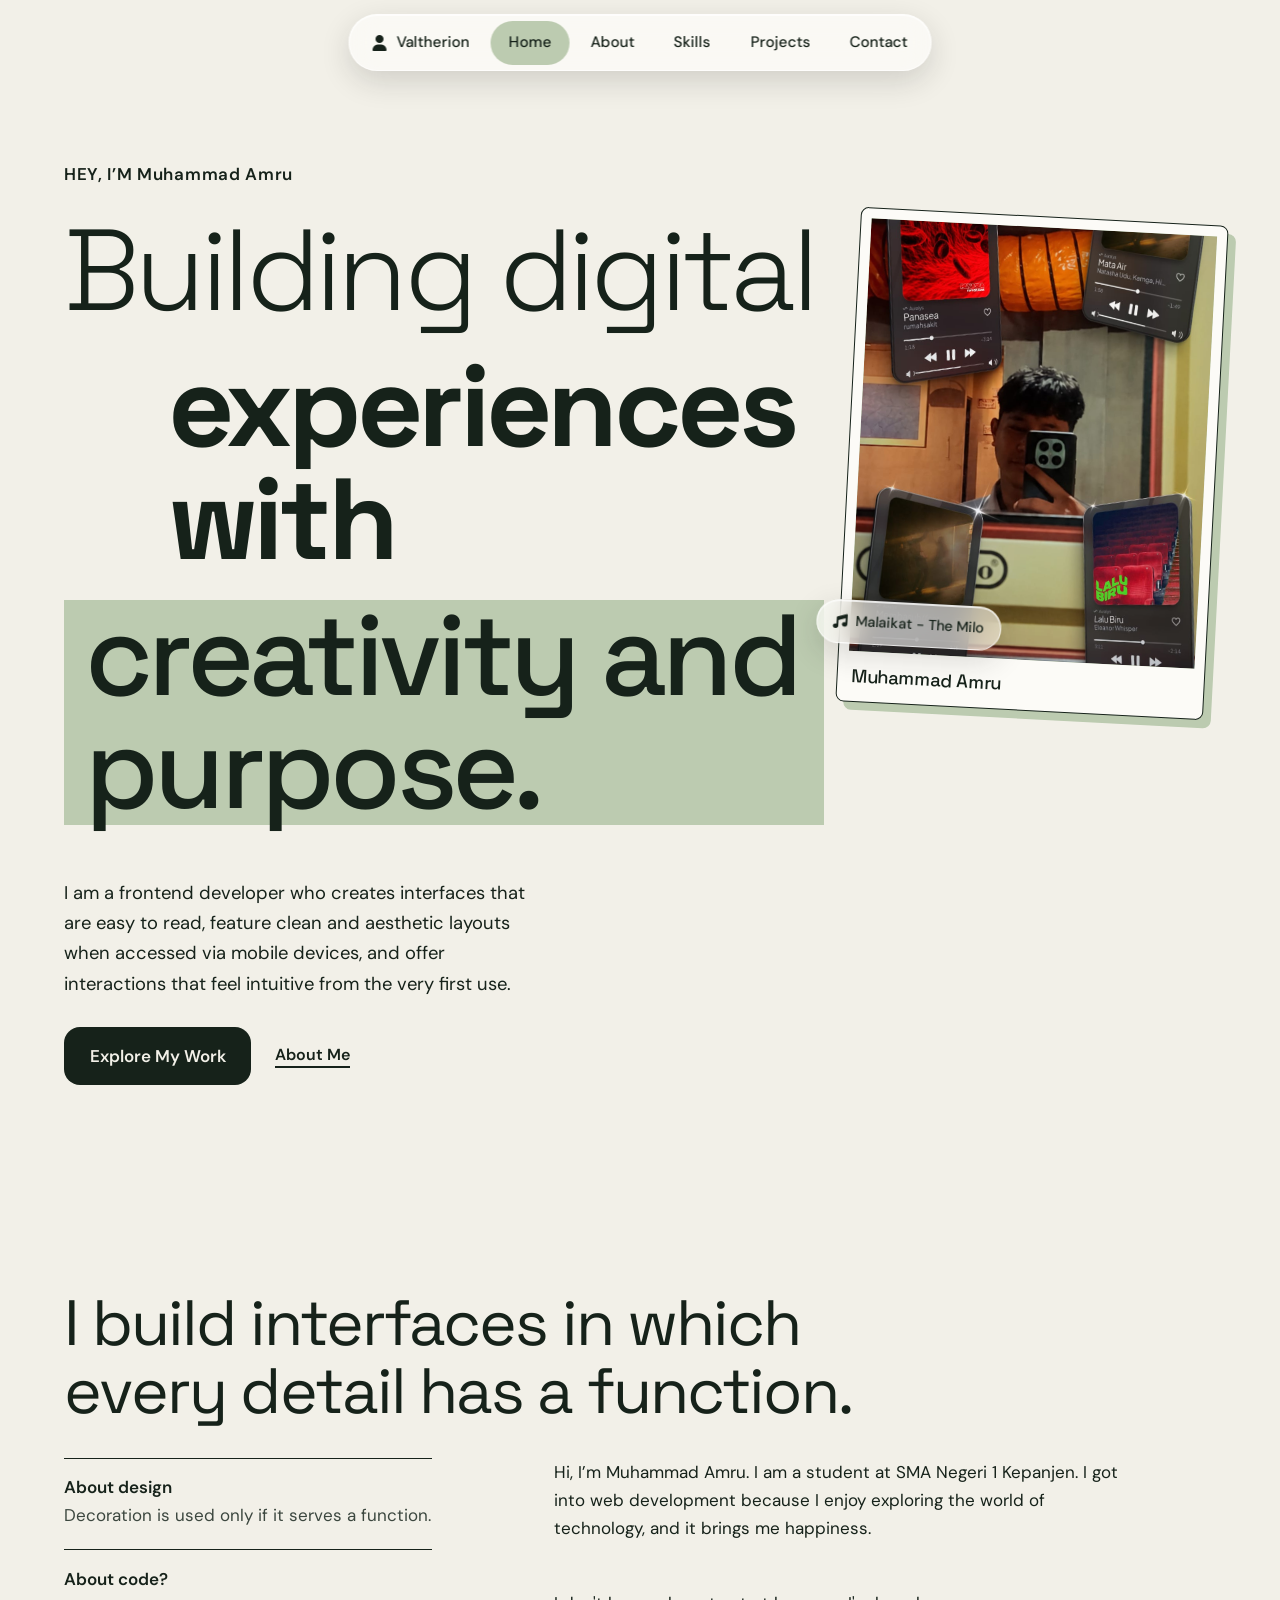
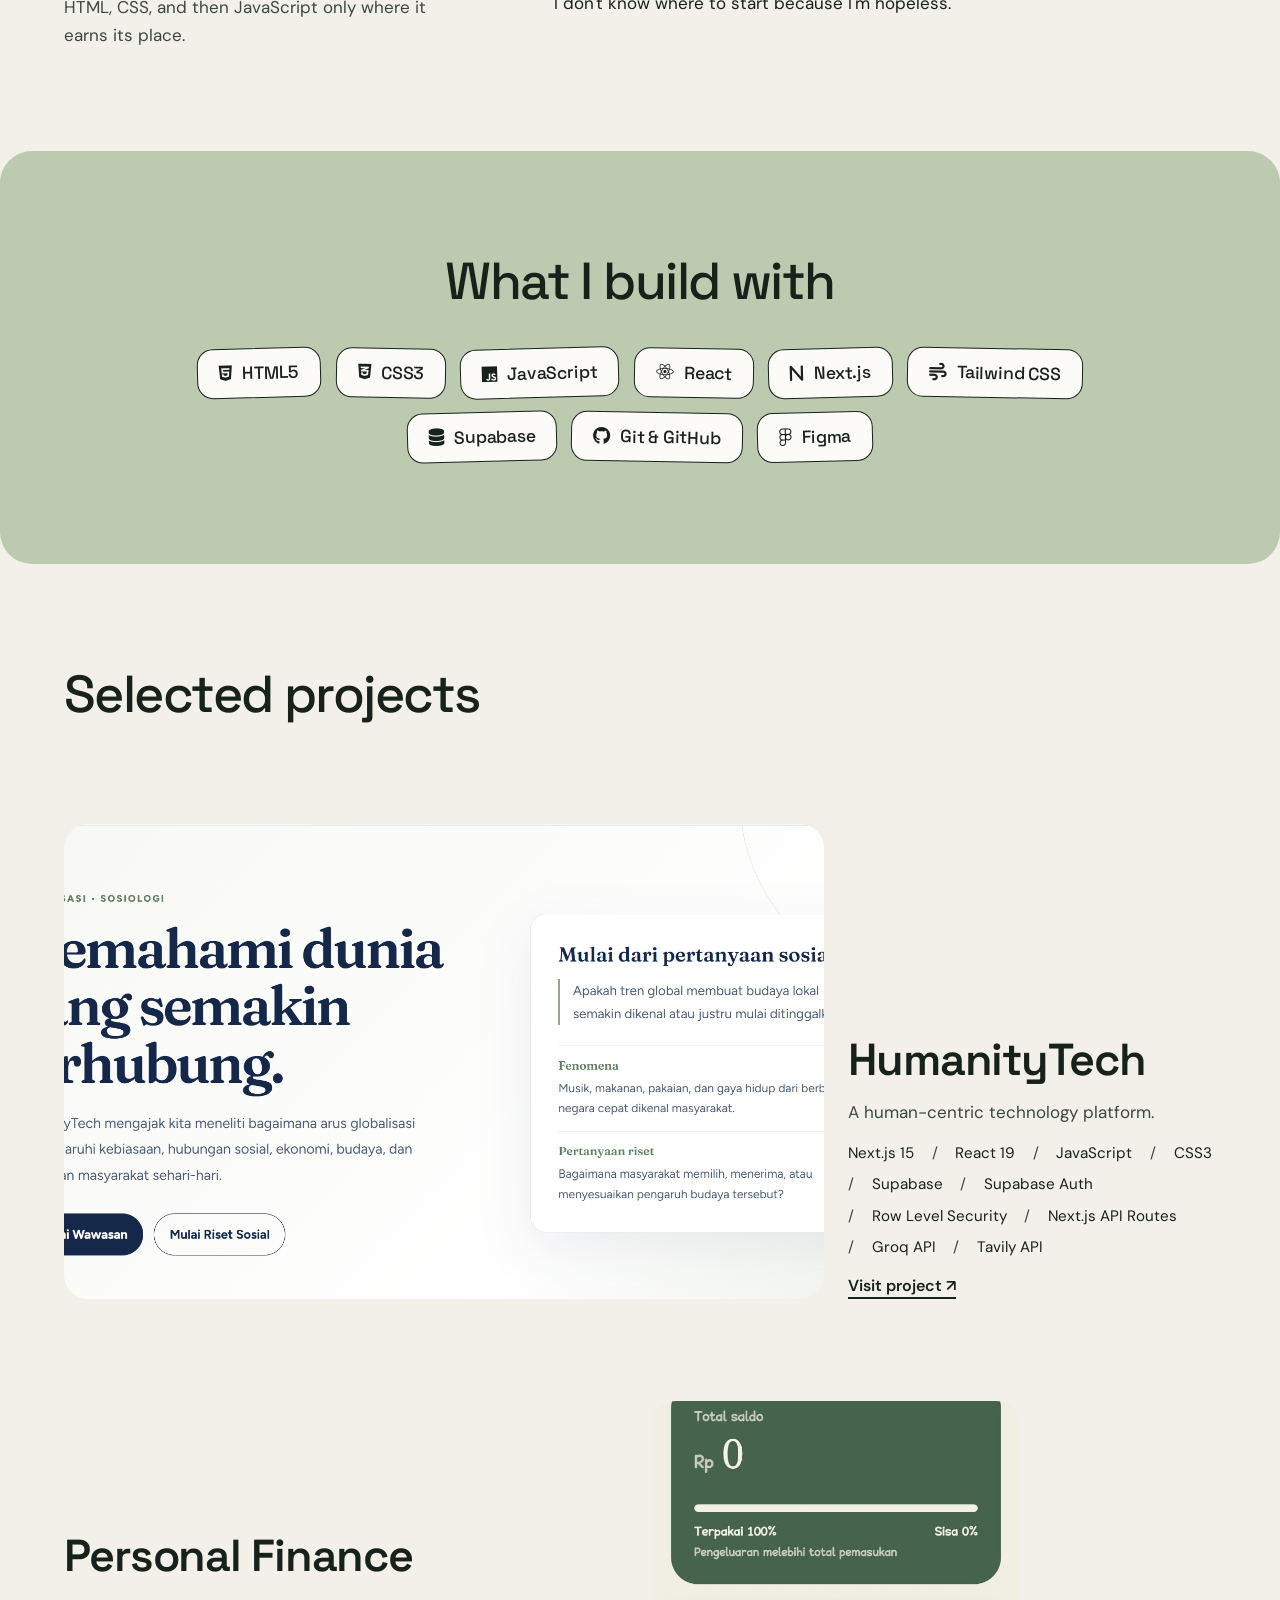
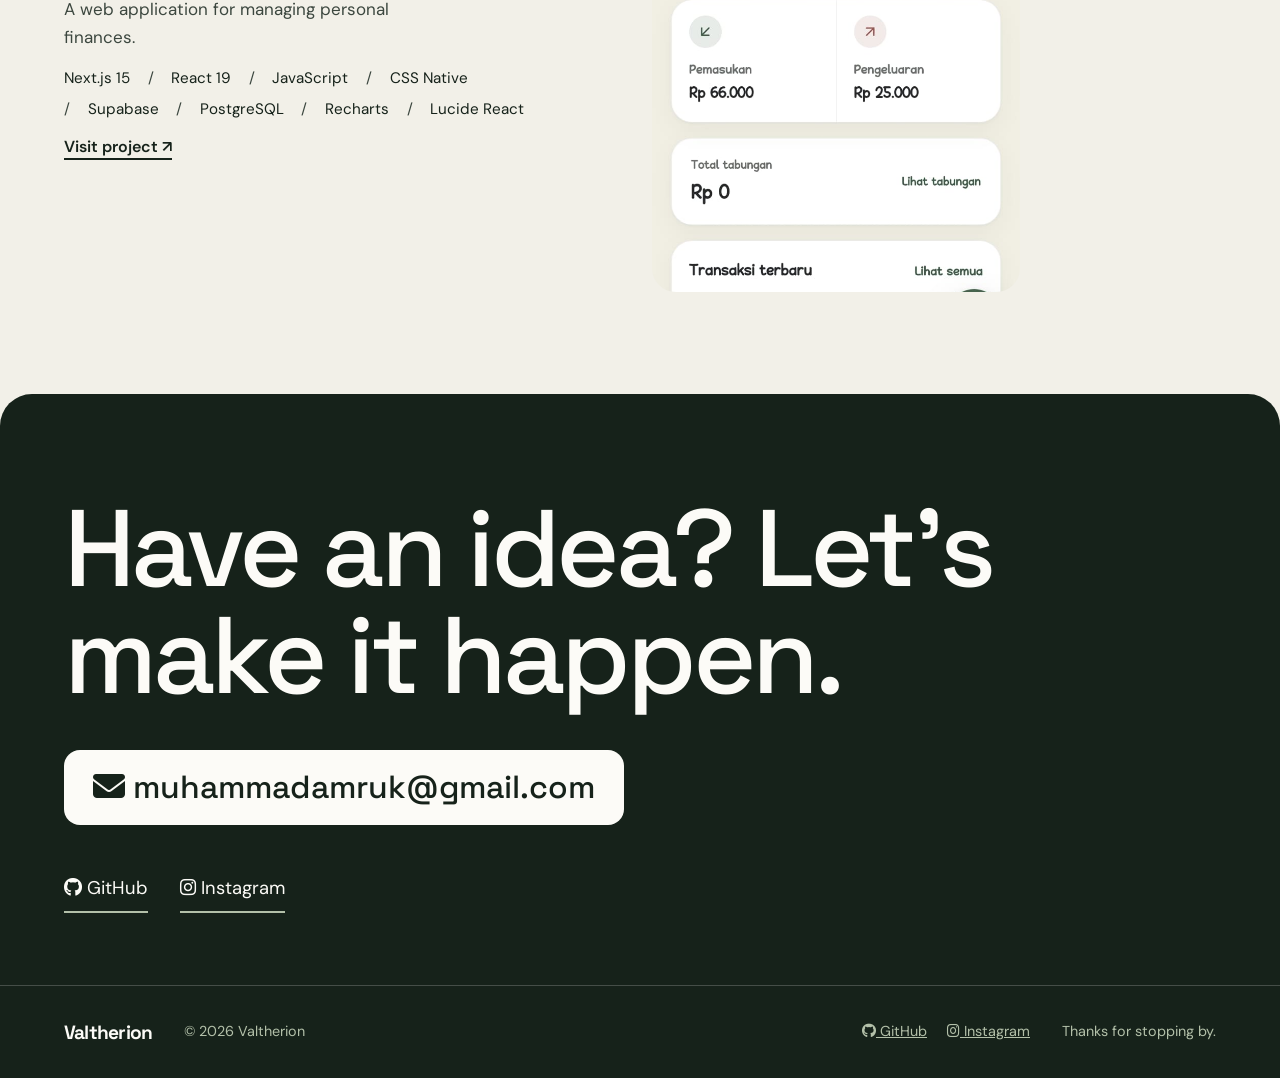
==== commit 16f71b1f: "Update portfolio styling and icons" ====
--- a/index.html
+++ b/index.html
@@ -19,6 +19,14 @@
       href="https://fonts.googleapis.com/css2?family=Space+Grotesk:wght@300..700&family=DM+Sans:opsz,wght@9..40,300..700&display=swap"
     />
     <link rel="stylesheet" href="Css/styles.css" />
+    <link
+      rel="stylesheet"
+      href="https://cdnjs.cloudflare.com/ajax/libs/font-awesome/6.7.2/css/all.min.css"
+    />
+    <link
+      rel="stylesheet"
+      href="https://cdnjs.cloudflare.com/ajax/libs/font-awesome/6.7.2/css/all.min.css"
+    />
     <script>
       document.documentElement.classList.add("js");
     </script>
@@ -30,9 +38,10 @@
 
     <!-- TODO: replace [Your Name] and the YN initials with your name and logo. -->
     <nav class="dock" aria-label="Primary">
-      <a class="dock__logo" href="#home" aria-label="Valtherion, home"
-        >Valtherion</a
-      >
+      <a class="dock__logo" href="#home" aria-label="Valtherion, home">
+        <i class="fa-solid fa-user" aria-hidden="true"></i>
+        Valtherion
+      </a>
       <a href="#home"
         ><svg viewBox="0 0 24 24" aria-hidden="true">
           <path d="M4 11l8-7 8 7v9h-5v-6H9v6H4z" /></svg
@@ -97,7 +106,8 @@
           </div>
           <figcaption>Muhammad Amru</figcaption>
           <p class="portrait__chip">
-            <i aria-hidden="true"></i>Open to projects
+            <i class="fa-solid fa-music" aria-hidden="true"></i>
+            Malaikat - The Milo
           </p>
         </figure>
       </section>
@@ -130,91 +140,51 @@
 
       <section class="skills" id="skills" aria-labelledby="skills-title">
         <h2 class="skills__title" id="skills-title">What I build with</h2>
+
         <ul class="chips">
           <li class="chip">
-            <svg viewBox="0 0 24 24" aria-hidden="true">
-              <path d="M8 7l-5 5 5 5M16 7l5 5-5 5M14 5l-4 14" /></svg
-            >HTML
-          </li>
-          <li class="chip">
-            <svg viewBox="0 0 24 24" aria-hidden="true">
-              <path
-                d="M9 4c-2 0-3 1-3 3v2c0 1-1 2-2 3 1 1 2 2 2 3v2c0 2 1 3 3 3M15 4c2 0 3 1 3 3v2c0 1 1 2 2 3-1 1-2 2-2 3v2c0 2-1 3-3 3"
-              /></svg
-            >CSS
-          </li>
-          <li class="chip">
-            <svg viewBox="0 0 24 24" aria-hidden="true">
-              <rect x="3" y="3" width="18" height="18" rx="4" />
-              <text
-                x="12"
-                y="15.8"
-                text-anchor="middle"
-                font-size="9"
-                font-weight="700"
-                fill="currentColor"
-                stroke="none"
-                font-family="Space Grotesk, sans-serif"
-              >
-                JS
-              </text></svg
-            >JavaScript
-          </li>
-          <li class="chip">
-            <svg viewBox="0 0 24 24" aria-hidden="true">
-              <ellipse cx="12" cy="12" rx="10" ry="4" />
-              <ellipse
-                cx="12"
-                cy="12"
-                rx="10"
-                ry="4"
-                transform="rotate(60 12 12)"
-              />
-              <ellipse
-                cx="12"
-                cy="12"
-                rx="10"
-                ry="4"
-                transform="rotate(120 12 12)"
-              />
-              <circle cx="12" cy="12" r="1.5" fill="currentColor" /></svg
-            >React
-          </li>
-          <li class="chip">
-            <svg viewBox="0 0 24 24" aria-hidden="true">
-              <circle cx="12" cy="12" r="9" />
-              <path d="M9 16V8l7 9V8" /></svg
-            >Next.js
-          </li>
-          <li class="chip">
-            <svg viewBox="0 0 24 24" aria-hidden="true">
-              <path
-                d="M3 10c2-4 5-5 8-3.5s6 1.5 10-2.5M3 18c2-4 5-5 8-3.5s6 1.5 10-2.5"
-              /></svg
-            >Tailwind CSS
-          </li>
-          <li class="chip">
-            <svg viewBox="0 0 24 24" aria-hidden="true">
-              <ellipse cx="12" cy="6" rx="7" ry="3" />
-              <path
-                d="M5 6v12c0 1.7 3.1 3 7 3s7-1.3 7-3V6M5 12c0 1.7 3.1 3 7 3s7-1.3 7-3"
-              /></svg
-            >Supabase
-          </li>
-          <li class="chip">
-            <svg viewBox="0 0 24 24" aria-hidden="true">
-              <circle cx="6" cy="5" r="2" />
-              <circle cx="6" cy="19" r="2" />
-              <circle cx="18" cy="8" r="2" />
-              <path d="M6 7v10M18 10c0 4-3 5-8 6l-4 1" /></svg
-            >Git &amp; GitHub
-          </li>
-          <li class="chip">
-            <svg viewBox="0 0 24 24" aria-hidden="true">
-              <path
-                d="M9 3h3v6H9a3 3 0 0 1 0-6zM12 3h3a3 3 0 0 1 0 6h-3zM9 9h3v6H9a3 3 0 0 1 0-6zM9 15h3v3a3 3 0 1 1-3-3zM15 12a3 3 0 1 1-6 0 3 3 0 0 1 6 0z"
-              /></svg
-            >Figma
+            <i class="fa-brands fa-html5" aria-hidden="true"></i>
+            HTML5
+          </li>
+
+          <li class="chip">
+            <i class="fa-brands fa-css3-alt" aria-hidden="true"></i>
+            CSS3
+          </li>
+
+          <li class="chip">
+            <i class="fa-brands fa-js" aria-hidden="true"></i>
+            JavaScript
+          </li>
+
+          <li class="chip">
+            <i class="fa-brands fa-react" aria-hidden="true"></i>
+            React
+          </li>
+
+          <li class="chip">
+            <i class="fa-solid fa-n" aria-hidden="true"></i>
+            Next.js
+          </li>
+
+          <li class="chip">
+            <i class="fa-solid fa-wind" aria-hidden="true"></i>
+            Tailwind CSS
+          </li>
+
+          <li class="chip">
+            <i class="fa-solid fa-database" aria-hidden="true"></i>
+            Supabase
+          </li>
+
+          <li class="chip">
+            <i class="fa-brands fa-github" aria-hidden="true"></i>
+            Git &amp; GitHub
+          </li>
+
+          <li class="chip">
+            <i class="fa-brands fa-figma" aria-hidden="true"></i>
+            Figma
           </li>
         </ul>
       </section>
@@ -316,18 +286,24 @@
         <h2 class="contact__title" id="contact-title">
           Have an idea? Let’s make it happen.
         </h2>
-        <!-- <a class="btn btn--big" href="mailto:hello@example.com"
-          >hello@example.com</a
-        > -->
+        <a class="btn btn--big" href="mailto:muhammadamruk@gmail.com">
+          <i class="fa-solid fa-envelope"></i>
+          muhammadamruk@gmail.com
+        </a>
         <ul class="socials" aria-label="Social links">
           <li>
-            <a href="https://github.com/Amruu1" rel="noopener">GitHub</a>
+            <a href="https://github.com/Amruu1" rel="noopener">
+              <i class="fa-brands fa-github"></i>
+              GitHub</a
+            >
           </li>
           <li>
             <a
               href="https://www.instagram.com/xyzzooraa?dmpr=Mjl5dTVoajR6Y3Rx"
               rel="noopener"
-              >Instagram</a
+            >
+              <i class="fa-brands fa-instagram"></i>
+              Instagram</a
             >
           </li>
         </ul>
@@ -341,13 +317,18 @@
       <p>© 2026 Valtherion</p>
       <ul class="footer__social">
         <li>
-          <a href="https://github.com/Amruu1" rel="noopener">GitHub</a>
+          <a href="https://github.com/Amruu1" rel="noopener">
+            <i class="fa-brands fa-github"></i>
+            GitHub</a
+          >
         </li>
         <li>
           <a
             href="https://www.instagram.com/xyzzooraa?dmpr=Mjl5dTVoajR6Y3Rx"
             rel="noopener"
-            >Instagram</a
+          >
+            <i class="fa-brands fa-instagram"></i>
+            Instagram</a
           >
         </li>
       </ul>
--- a/Css/styles.css
+++ b/Css/styles.css
@@ -178,9 +178,15 @@
   background: var(--sage);
 }
 .dock__logo {
-  margin-right: 0.4rem;
-  font: 700 1.2rem var(--font-display) !important;
-  letter-spacing: -0.04em;
+  display: flex !important;
+  flex-direction: row !important;
+  align-items: center !important;
+  justify-content: center;
+  gap: 0.6rem;
+  white-space: nowrap;
+}
+.dock__logo i {
+  font-size: 1rem;
 }
 .dock svg {
   display: none;
@@ -304,12 +310,18 @@
   font-size: 0.9rem;
   font-weight: 500;
 }
+.portrait__chip {
+  white-space: nowrap;
+  z-index: 2;
+}
 .portrait__chip i {
-  width: 9px;
-  height: 9px;
-  border-radius: 50%;
-  background: var(--sage);
-  box-shadow: 0 0 0 1px var(--ink);
+  width: auto;
+  height: auto;
+  background: none;
+  box-shadow: none;
+  border-radius: 0;
+  font-size: 0.9rem;
+  flex-shrink: 0;
 }
 
 /* About */
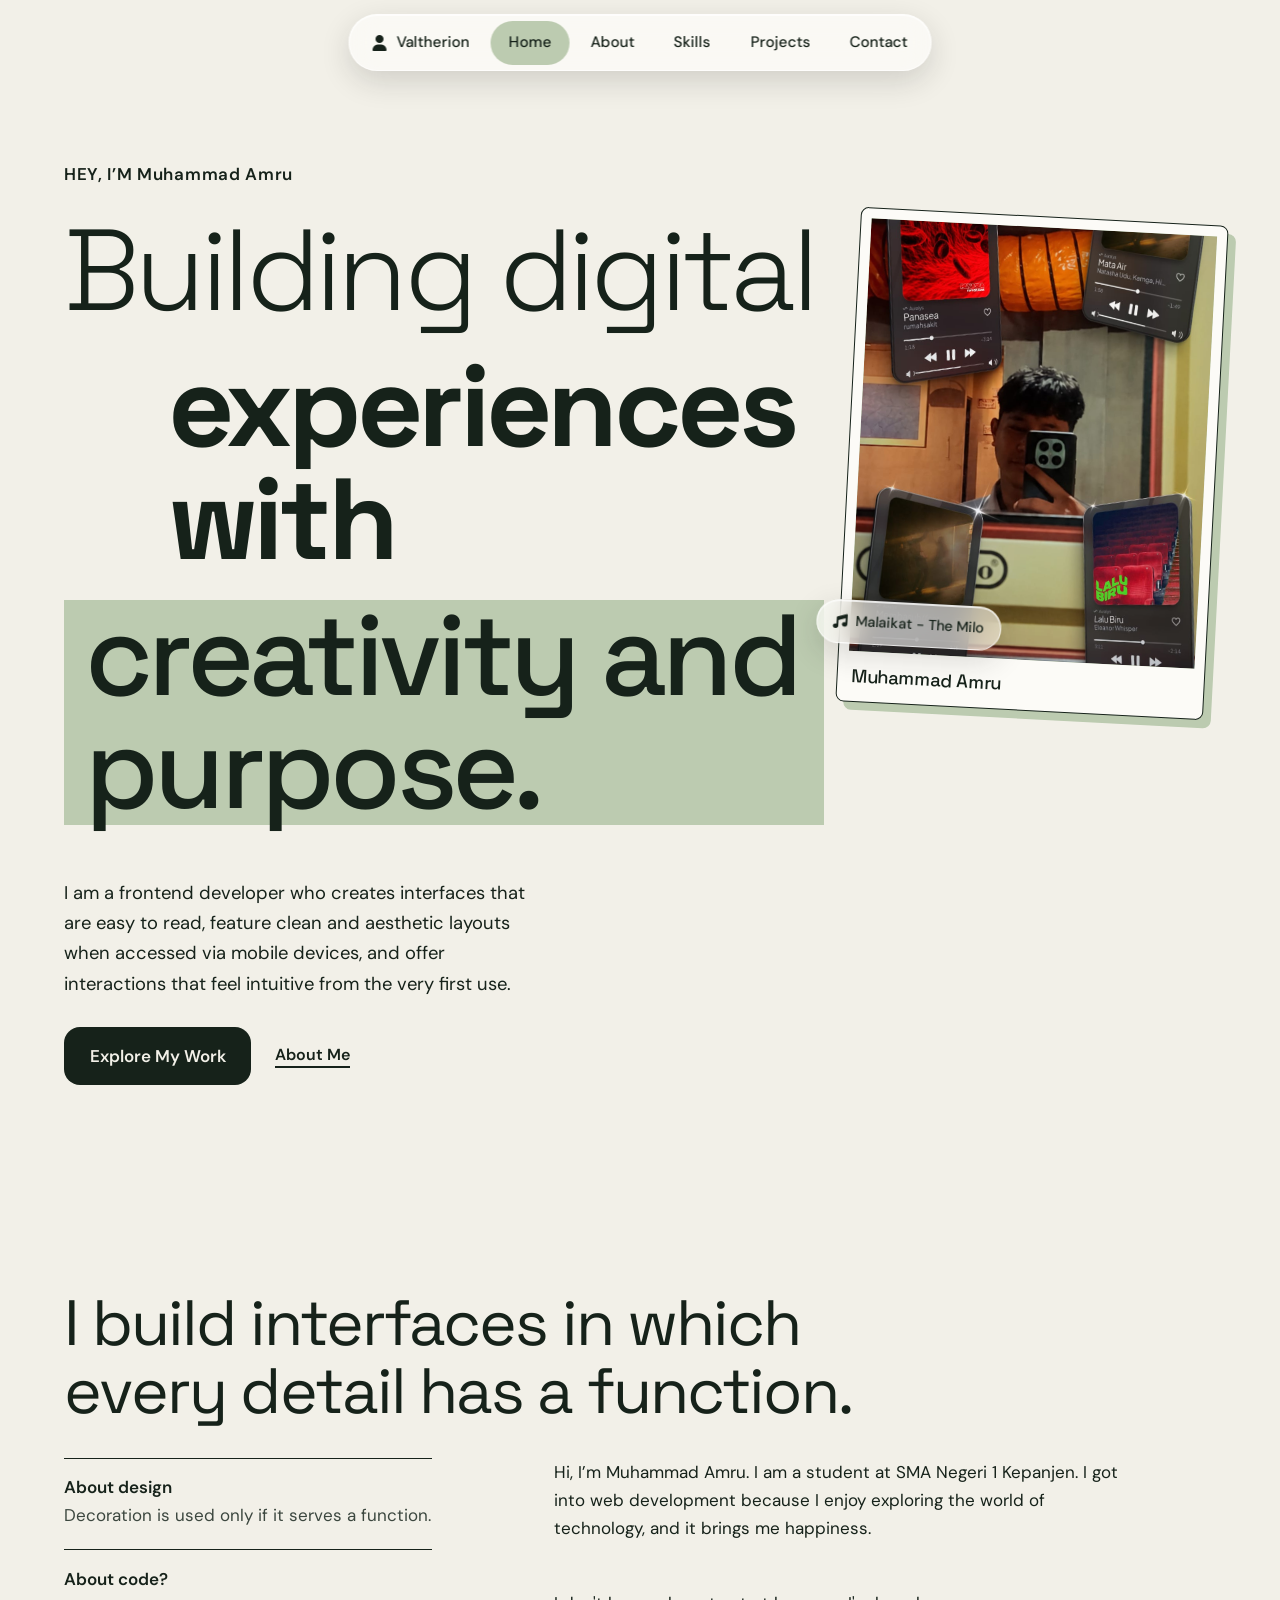
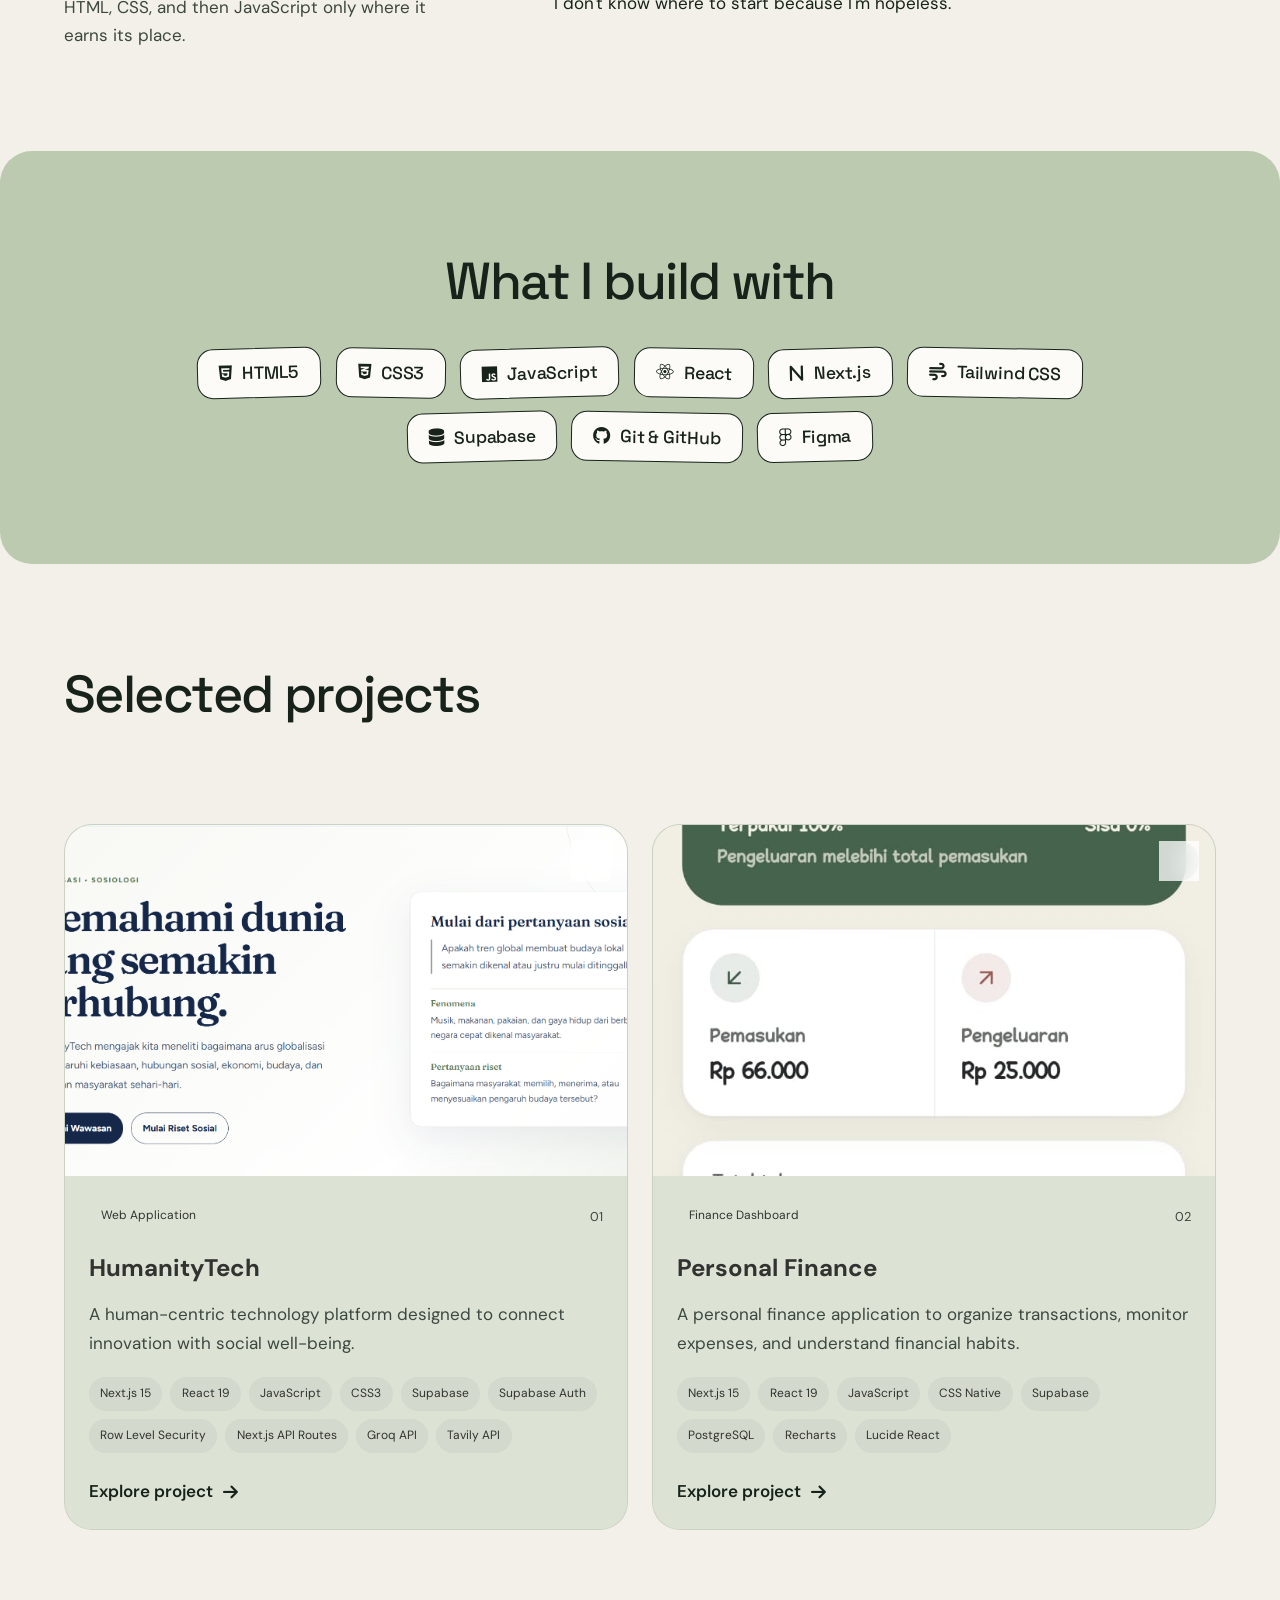
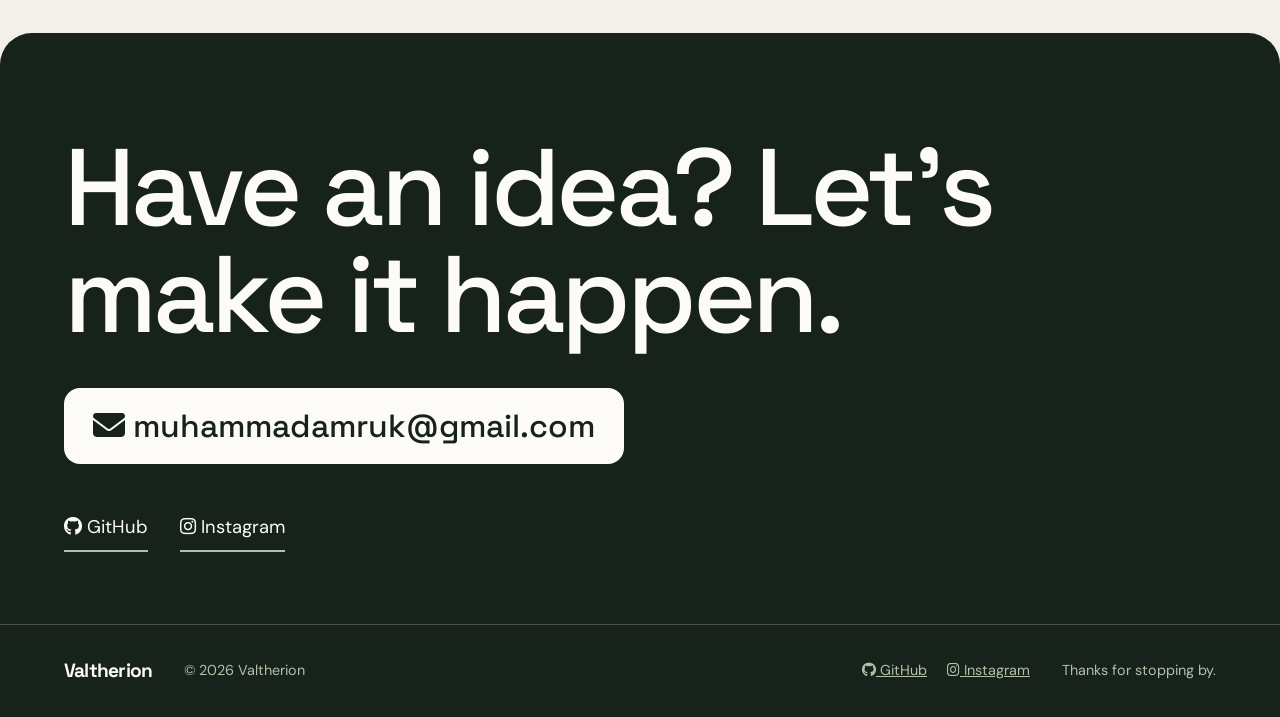
==== commit 74f2ea33: "Update portfolio design" ====
--- a/index.html
+++ b/index.html
@@ -23,10 +23,6 @@
       rel="stylesheet"
       href="https://cdnjs.cloudflare.com/ajax/libs/font-awesome/6.7.2/css/all.min.css"
     />
-    <link
-      rel="stylesheet"
-      href="https://cdnjs.cloudflare.com/ajax/libs/font-awesome/6.7.2/css/all.min.css"
-    />
     <script>
       document.documentElement.classList.add("js");
     </script>
@@ -36,7 +32,6 @@
   <body>
     <a class="skip" href="#main">Skip to content</a>
 
-    <!-- TODO: replace [Your Name] and the YN initials with your name and logo. -->
     <nav class="dock" aria-label="Primary">
       <a class="dock__logo" href="#home" aria-label="Valtherion, home">
         <i class="fa-solid fa-user" aria-hidden="true"></i>
@@ -92,7 +87,6 @@
           <a class="btn" href="#projects">Explore My Work</a>
           <a class="link" href="#about">About Me</a>
         </div>
-        <!-- TODO: save your photo as assets/images/profile.jpg (4:5). Until then the sage placeholder shows. Set the status chip to match your real availability. -->
         <figure class="portrait">
           <div class="portrait__frame">
             <span>Your photo here</span
@@ -189,99 +183,120 @@
         </ul>
       </section>
 
-      <!-- TODO: swap the placeholder frames for screenshots in assets/images/ and replace the your-username repo URLs. -->
-
       <section class="projects" id="projects" aria-labelledby="projects-title">
         <h2 class="projects__title" id="projects-title">Selected projects</h2>
 
-        <!-- HUMANITYTECH -->
-        <article class="project project--wide">
-          <a
-            href="https://humanitytech.vercel.app/"
-            target="_blank"
-            rel="noopener noreferrer"
-            class="project__shot reveal"
-            aria-label="Visit HumanityTech website"
-          >
-            <img
-              src="asset/img/humanitytech.png"
-              alt="HumanityTech website preview"
-              loading="lazy"
-            />
-          </a>
-
-          <div class="project__body">
-            <h3 class="project__name">HumanityTech</h3>
-            <p>A human-centric technology platform.</p>
-
-            <ul class="stack" aria-label="Technology stack">
-              <li>Next.js 15</li>
-              <li>React 19</li>
-              <li>JavaScript</li>
-              <li>CSS3</li>
-              <li>Supabase</li>
-              <li>Supabase Auth</li>
-              <li>Row Level Security</li>
-              <li>Next.js API Routes</li>
-              <li>Groq API</li>
-              <li>Tavily API</li>
-            </ul>
-
+        <div class="projects__grid">
+          <article class="project-card">
             <a
               href="https://humanitytech.vercel.app/"
-              class="link"
               target="_blank"
               rel="noopener noreferrer"
-            >
-              Visit project ↗
+              class="project-card__image"
+            >
+              <img
+                src="asset/img/humanitytech.png"
+                alt="HumanityTech website preview"
+                loading="lazy"
+              />
+              <span class="project-card__arrow">
+                <i class="fa-solid fa-arrow-up-right-from-square"></i>
+              </span>
             </a>
-          </div>
-        </article>
-
-        <!-- PERSONAL FINANCE -->
-        <article class="project project--tall">
-          <div class="project__body">
-            <h3 class="project__name">Personal Finance</h3>
-            <p>A web application for managing personal finances.</p>
-
-            <ul class="stack" aria-label="Technology stack">
-              <li>Next.js 15</li>
-              <li>React 19</li>
-              <li>JavaScript</li>
-              <li>CSS Native</li>
-              <li>Supabase</li>
-              <li>PostgreSQL</li>
-              <li>Recharts</li>
-              <li>Lucide React</li>
-            </ul>
-
+
+            <div class="project-card__content">
+              <div class="project-card__top">
+                <span class="project-card__category">Web Application</span>
+                <span class="project-card__number">01</span>
+              </div>
+
+              <h3 class="project-card__title">HumanityTech</h3>
+
+              <p class="project-card__description">
+                A human-centric technology platform designed to connect
+                innovation with social well-being.
+              </p>
+
+              <ul class="project-card__stack">
+                <li>Next.js 15</li>
+                <li>React 19</li>
+                <li>JavaScript</li>
+                <li>CSS3</li>
+                <li>Supabase</li>
+                <li>Supabase Auth</li>
+                <li>Row Level Security</li>
+                <li>Next.js API Routes</li>
+                <li>Groq API</li>
+                <li>Tavily API</li>
+              </ul>
+
+              <a
+                href="https://humanitytech.vercel.app/"
+                target="_blank"
+                rel="noopener noreferrer"
+                class="project-card__link"
+              >
+                Explore project
+                <i class="fa-solid fa-arrow-right"></i>
+              </a>
+            </div>
+          </article>
+
+          <article class="project-card">
             <a
               href="./page/prank.html"
-              class="link"
               target="_blank"
               rel="noopener noreferrer"
-            >
-              Visit project ↗
+              class="project-card__image"
+            >
+              <img
+                src="asset/img/personal-finance.jpg"
+                alt="Personal Finance website preview"
+                loading="lazy"
+              />
+              <span class="project-card__arrow">
+                <i class="fa-solid fa-arrow-up-right-from-square"></i>
+              </span>
             </a>
-          </div>
-
-          <a
-            href="./page/prank.html"
-            target="_blank"
-            rel="noopener noreferrer"
-            class="project__shot reveal"
-            aria-label="Visit Personal Finance website"
-          >
-            <img
-              src="asset/img/personal-finance.jpg"
-              alt="Personal Finance website preview"
-              loading="lazy"
-            />
-          </a>
-        </article>
-      </section>
-
-      <!-- TODO: replace the example.com email and your-username profile URLs. -->
+
+            <div class="project-card__content">
+              <div class="project-card__top">
+                <span class="project-card__category">Finance Dashboard</span>
+                <span class="project-card__number">02</span>
+              </div>
+
+              <h3 class="project-card__title">Personal Finance</h3>
+
+              <p class="project-card__description">
+                A personal finance application to organize transactions, monitor
+                expenses, and understand financial habits.
+              </p>
+
+              <ul class="project-card__stack">
+                <li>Next.js 15</li>
+                <li>React 19</li>
+                <li>JavaScript</li>
+                <li>CSS Native</li>
+                <li>Supabase</li>
+                <li>PostgreSQL</li>
+                <li>Recharts</li>
+                <li>Lucide React</li>
+              </ul>
+
+              <a
+                href="./page/prank.html"
+                target="_blank"
+                rel="noopener noreferrer"
+                class="project-card__link"
+              >
+                Explore project
+                <i class="fa-solid fa-arrow-right"></i>
+              </a>
+            </div>
+          </article>
+        </div>
+      </section>
+
       <section class="contact" id="contact" aria-labelledby="contact-title">
         <h2 class="contact__title" id="contact-title">
           Have an idea? Let’s make it happen.
@@ -334,18 +349,5 @@
       </ul>
       <p>Thanks for stopping by.</p>
     </footer>
-
-    <dialog class="dialog" id="detail" aria-label="Project details">
-      <div class="dialog__panel">
-        <button
-          class="dialog__close"
-          type="button"
-          aria-label="Close project details"
-        >
-          Close
-        </button>
-        <div class="dialog__body"></div>
-      </div>
-    </dialog>
-  </body>
+</body>
 </html>
--- a/Css/styles.css
+++ b/Css/styles.css
@@ -504,6 +504,159 @@
   aspect-ratio: 3 / 4;
   background: var(--sage);
 }
+/* PROJECT CARDS */
+.projects__grid {
+  display: grid;
+  grid-template-columns: repeat(2, minmax(0, 1fr));
+  gap: 1.5rem;
+}
+
+.project-card {
+  overflow: hidden;
+  border: 1px solid rgba(48, 51, 47, 0.1);
+  border-radius: 28px;
+  background: #DCE3D5;
+  transition:
+    transform 0.35s ease,
+    box-shadow 0.35s ease;
+}
+
+.project-card:hover {
+  transform: translateY(-6px);
+  box-shadow: 0 18px 45px rgba(0, 0, 0, 0.06);
+}
+
+/* IMAGE */
+.project-card__image {
+  position: relative;
+  display: block;
+  overflow: hidden;
+  aspect-ratio: 16 / 10;
+  background: var(--sage);
+}
+
+.project-card__image img {
+  display: block;
+  width: 100%;
+  height: 100%;
+  object-fit: cover;
+  transition: transform 0.5s ease;
+}
+
+.project-card:hover .project-card__image img {
+  transform: scale(1.04);
+}
+
+.project-card__arrow {
+  position: absolute;
+  top: 1rem;
+  right: 1rem;
+  display: grid;
+  place-items: center;
+  width: 40px;
+  height: 40px;
+  border-radius: 50%;
+  background: rgba(255, 255, 255, 0.75);
+  backdrop-filter: blur(12px);
+  color: var(--ink);
+  transition: transform 0.3s ease;
+}
+
+.project-card:hover .project-card__arrow {
+  transform: rotate(45deg);
+}
+
+/* CONTENT */
+.project-card__content {
+  padding: 1.5rem;
+  background-color: #DCE3D5;
+  color: #30332F;
+}
+
+.project-card__top {
+  display: flex;
+  justify-content: space-between;
+  align-items: center;
+  margin-bottom: 1rem;
+}
+
+.project-card__category {
+  padding: 0.4rem 0.75rem;
+  border: 1px solid var(--border);
+  border-radius: 999px;
+  font-size: 0.75rem;
+}
+
+.project-card__number {
+  color: var(--muted);
+  font-size: 0.8rem;
+}
+
+.project-card__title {
+  margin: 0;
+  font-size: 1.5rem;
+}
+
+.project-card__description {
+  margin: 0.75rem 0 1.2rem;
+  color: var(--muted);
+  line-height: 1.7;
+}
+
+/* STACK */
+.project-card__stack {
+  display: flex;
+  flex-wrap: wrap;
+  gap: 0.5rem;
+  padding: 0;
+  margin: 0 0 1.5rem;
+  list-style: none;
+}
+
+.project-card__stack li {
+  padding: 0.45rem 0.7rem;
+  border-radius: 999px;
+  background: var(--surface-soft, rgba(128, 128, 128, 0.1));
+  font-size: 0.75rem;
+}
+
+/* LINK */
+.project-card__link {
+  display: inline-flex;
+  align-items: center;
+  gap: 0.6rem;
+  color: var(--ink);
+  text-decoration: none;
+  font-weight: 600;
+}
+
+.project-card__link i {
+  transition: transform 0.25s ease;
+}
+
+.project-card__link:hover i {
+  transform: translateX(5px);
+}
+
+/* MOBILE */
+@media (max-width: 768px) {
+  .projects__grid {
+    grid-template-columns: 1fr;
+    gap: 1.2rem;
+  }
+
+  .project-card {
+    border-radius: 22px;
+  }
+
+  .project-card__content {
+    padding: 1.2rem;
+  }
+
+  .project-card__title {
+    font-size: 1.35rem;
+  }
+}
 
 /* Certificates */
 
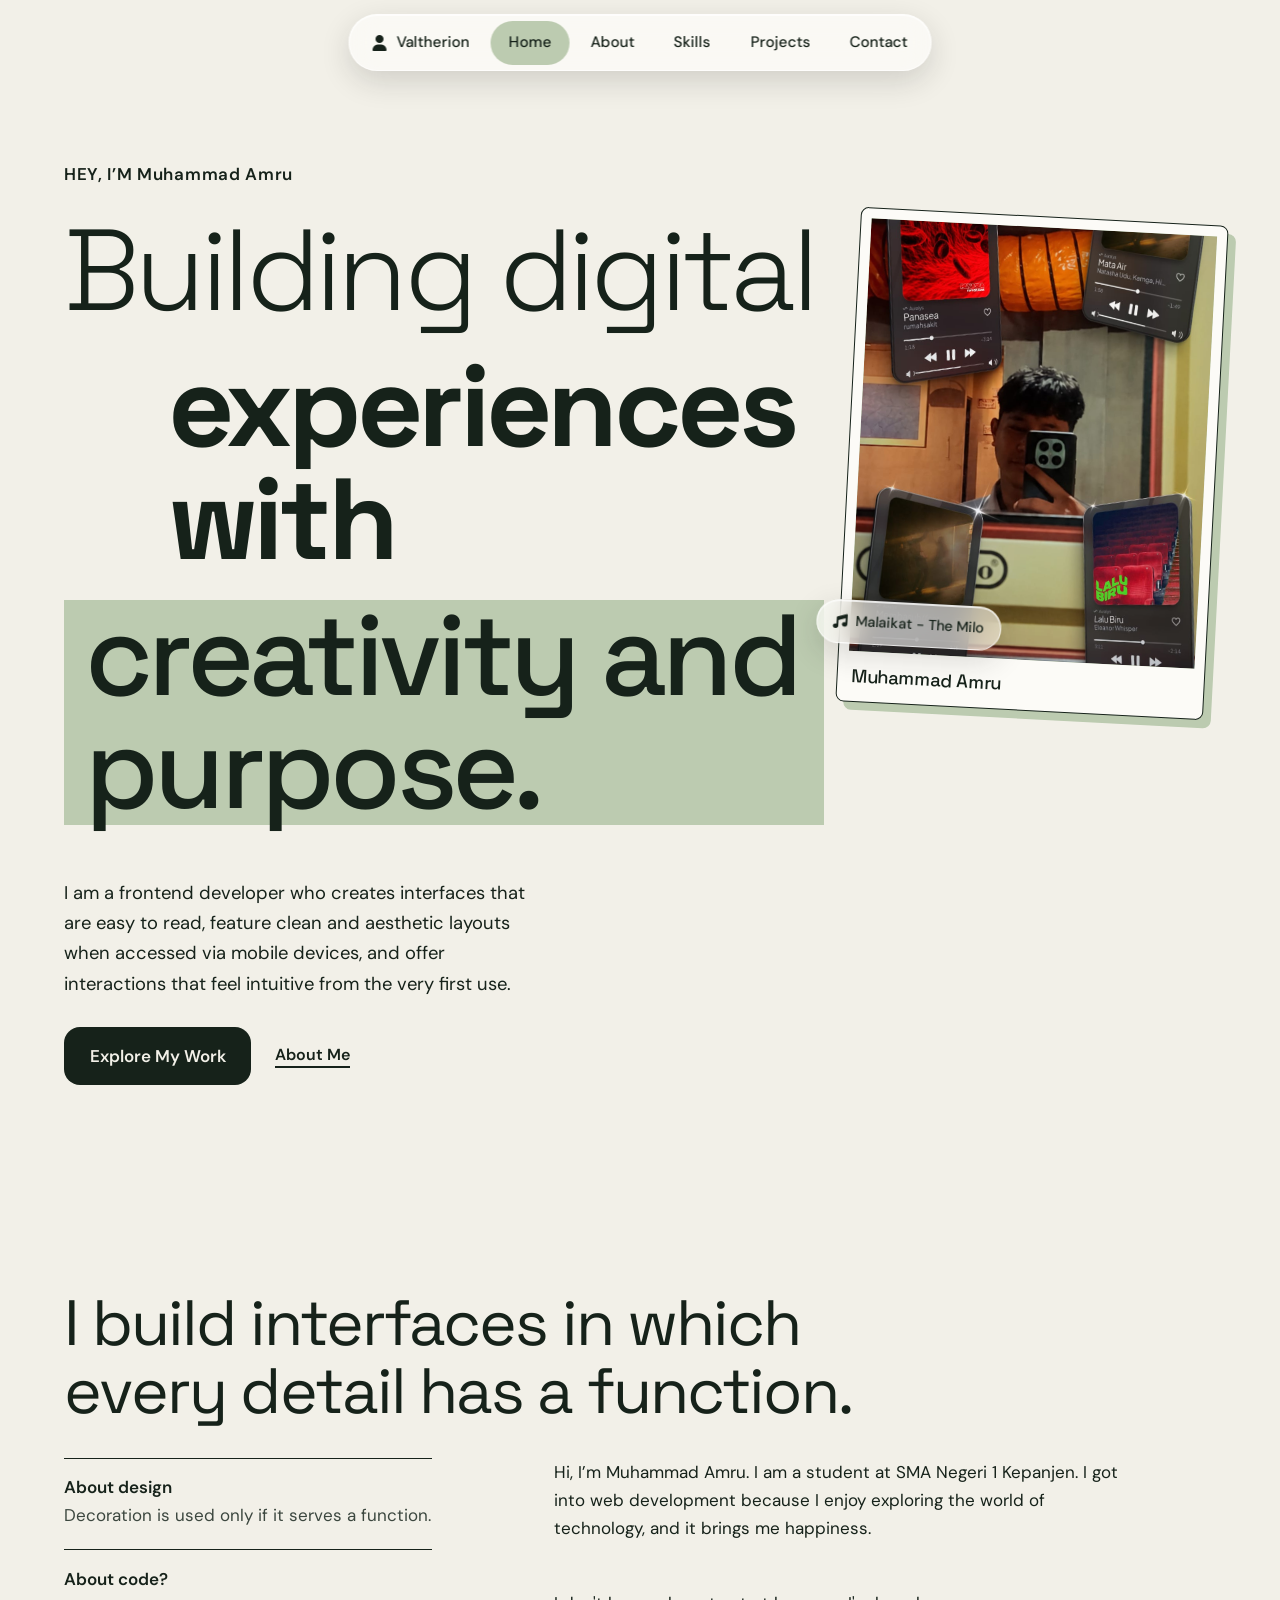
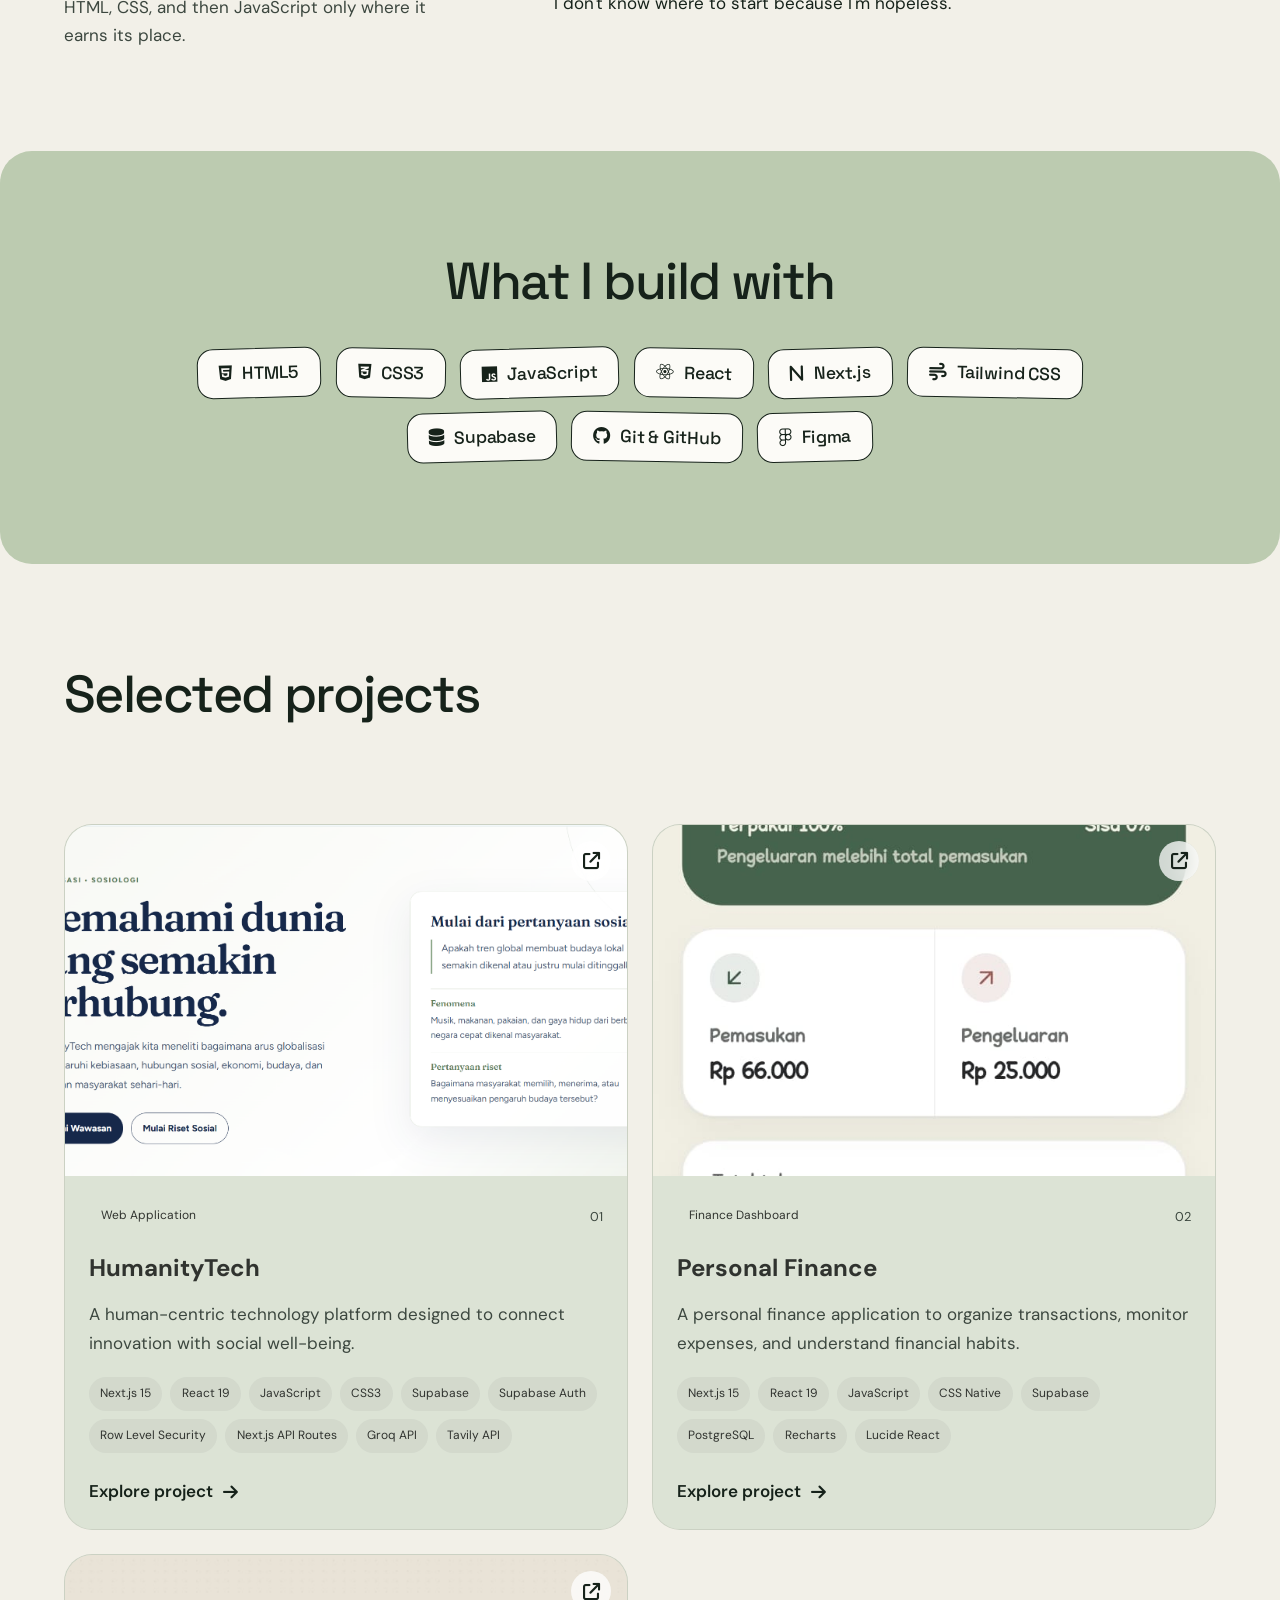
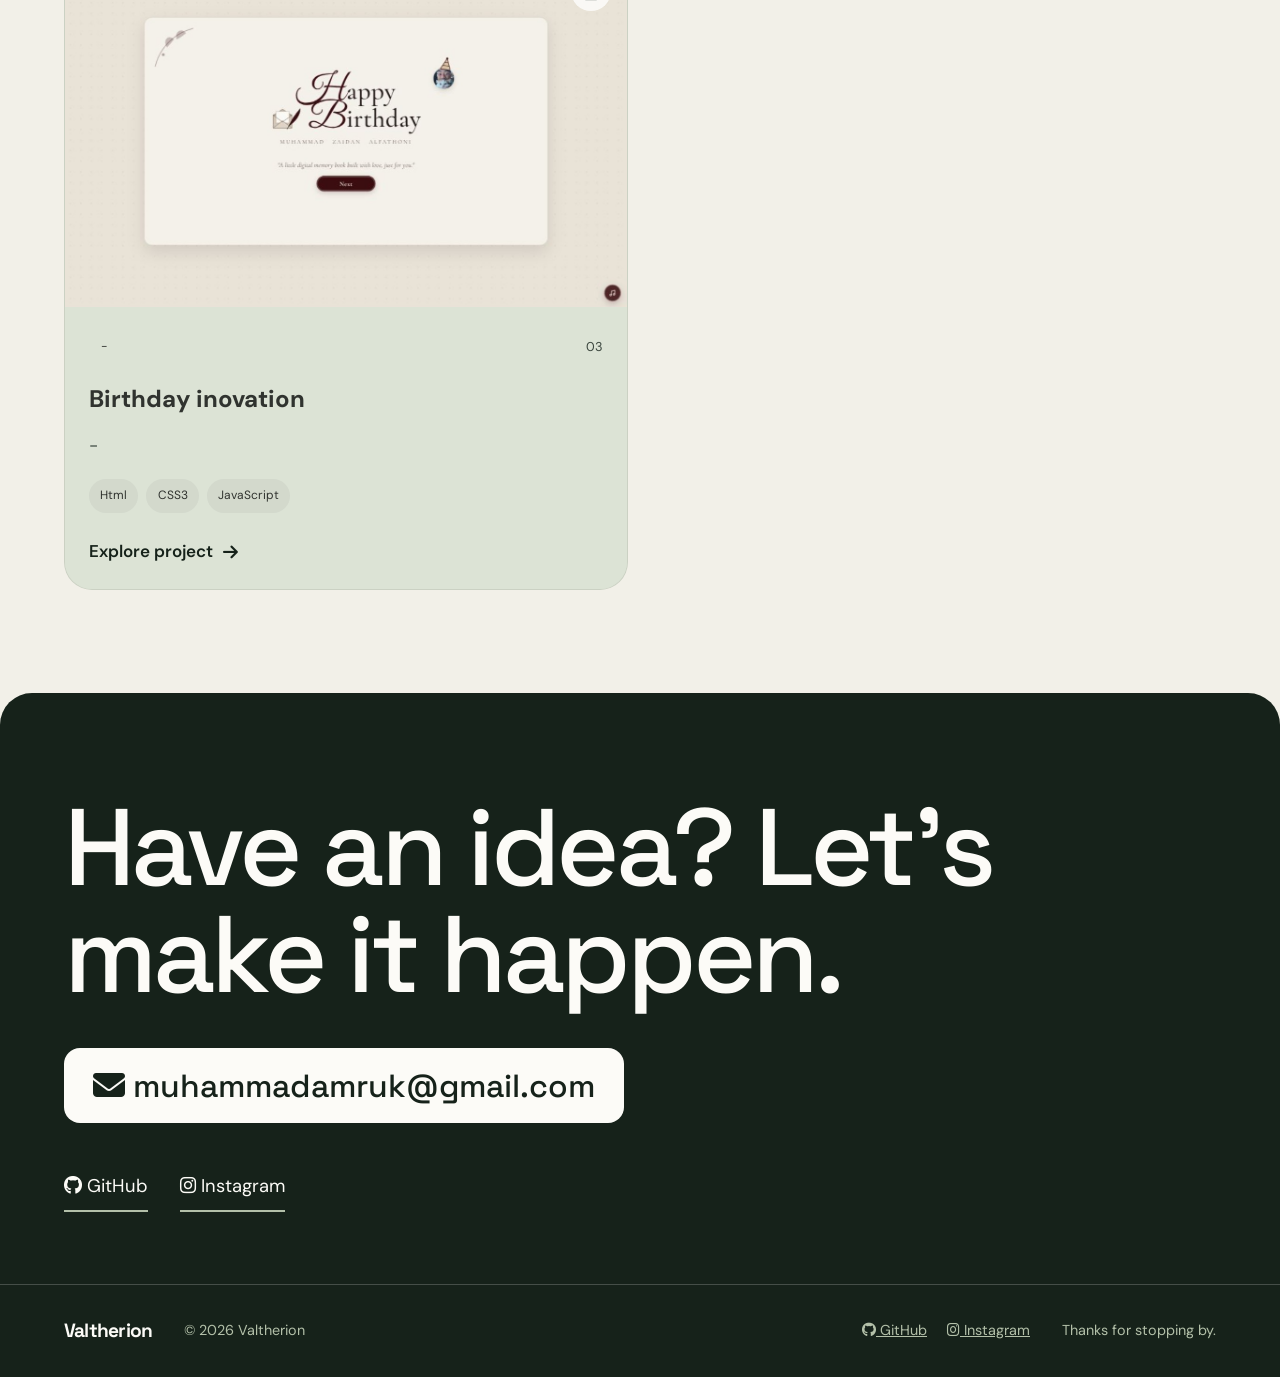
==== commit b408c66a: "update apa aja yang penting ada isinya" ====
--- a/index.html
+++ b/index.html
@@ -294,6 +294,53 @@
               </a>
             </div>
           </article>
+
+          <article class="project-card">
+            <a
+              href="https://birthday-invitation-chi-six.vercel.app/"
+              target="_blank"
+              rel="noopener noreferrer"
+              class="project-card__image"
+            >
+              <img
+                src="asset/img/birthday.jpg"
+                alt="Birthday inovation"
+                loading="lazy"
+              />
+              <span class="project-card__arrow">
+                <i class="fa-solid fa-arrow-up-right-from-square"></i>
+              </span>
+            </a>
+
+            <div class="project-card__content">
+              <div class="project-card__top">
+                <span class="project-card__category">-</span>
+                <span class="project-card__number">03</span>
+              </div>
+
+              <h3 class="project-card__title">Birthday inovation</h3>
+
+              <p class="project-card__description">
+                -
+              </p>
+
+              <ul class="project-card__stack">
+                <li>Html</li>
+                <li>CSS3</li>
+                <li>JavaScript</li>
+              </ul>
+
+              <a
+                href="https://birthday-invitation-chi-six.vercel.app/"
+                target="_blank"
+                rel="noopener noreferrer"
+                class="project-card__link"
+              >
+                Explore project
+                <i class="fa-solid fa-arrow-right"></i>
+              </a>
+            </div>
+          </article>
         </div>
       </section>
 
